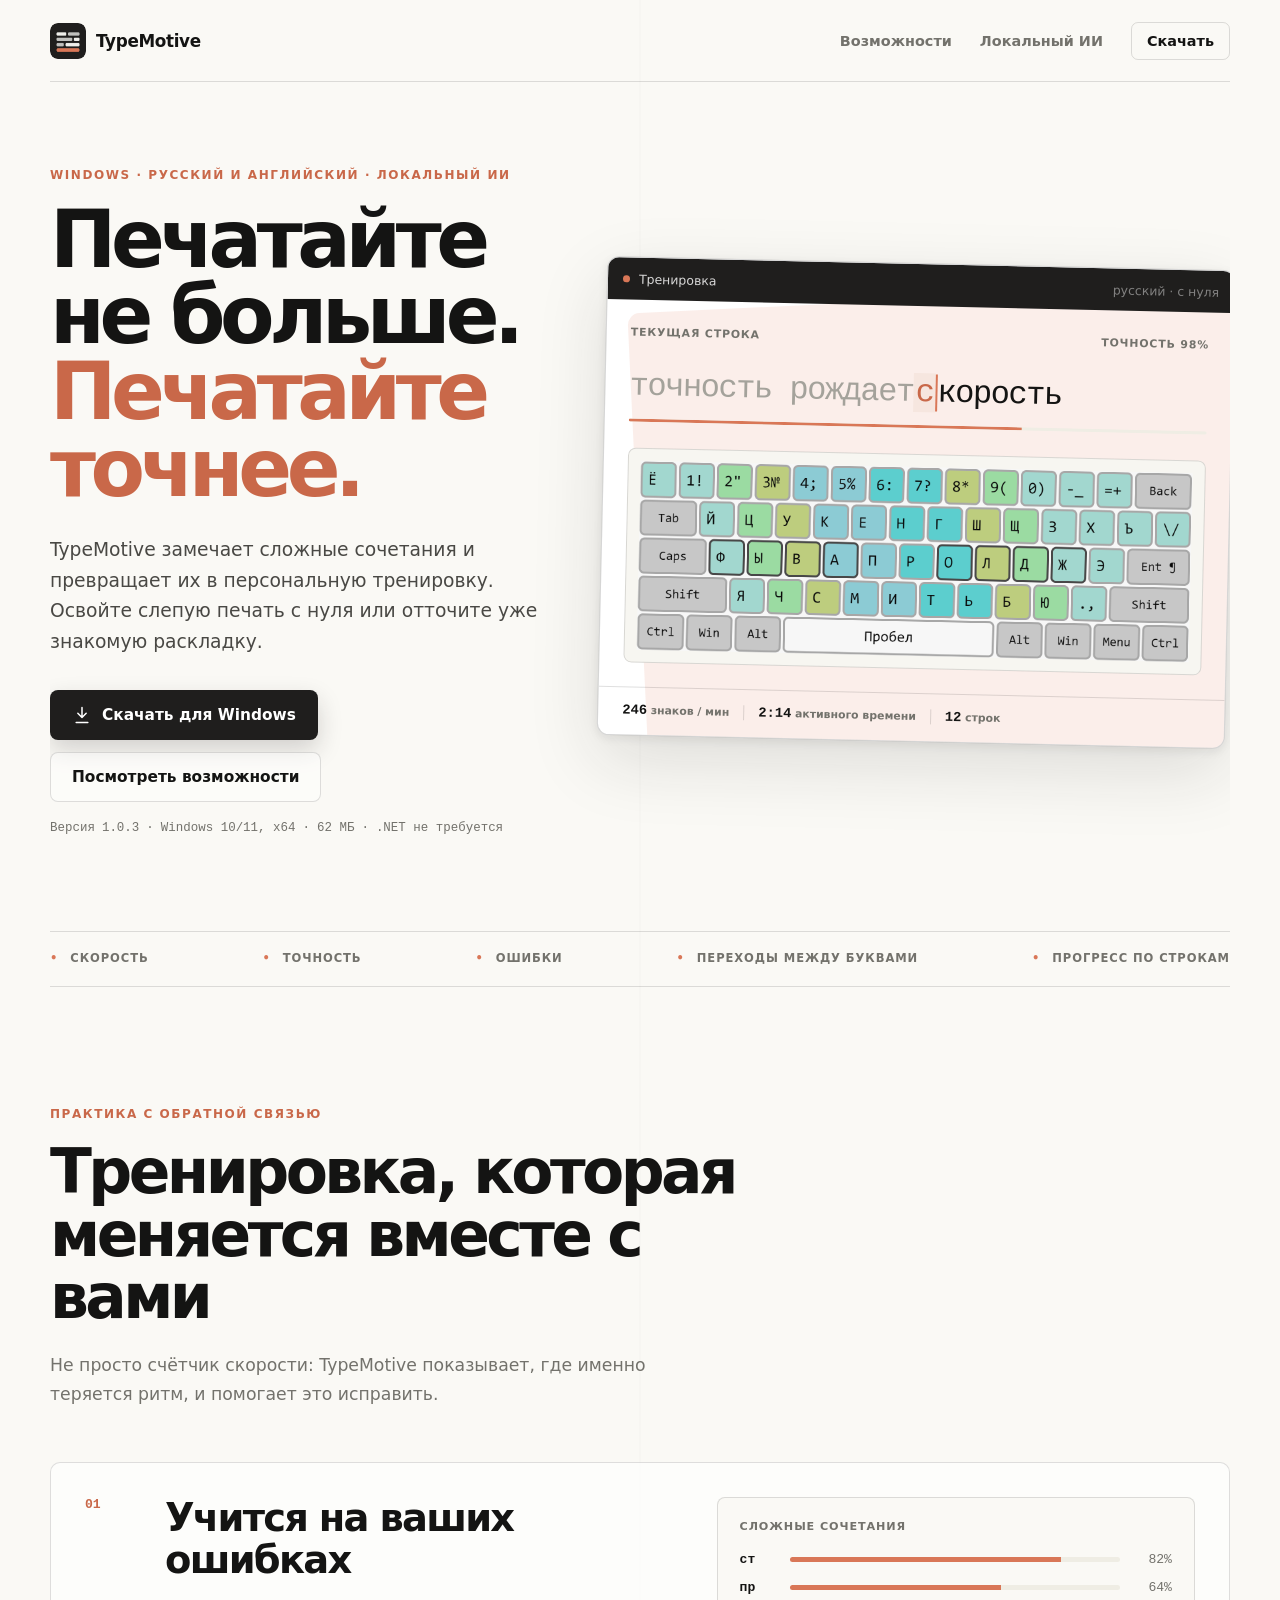
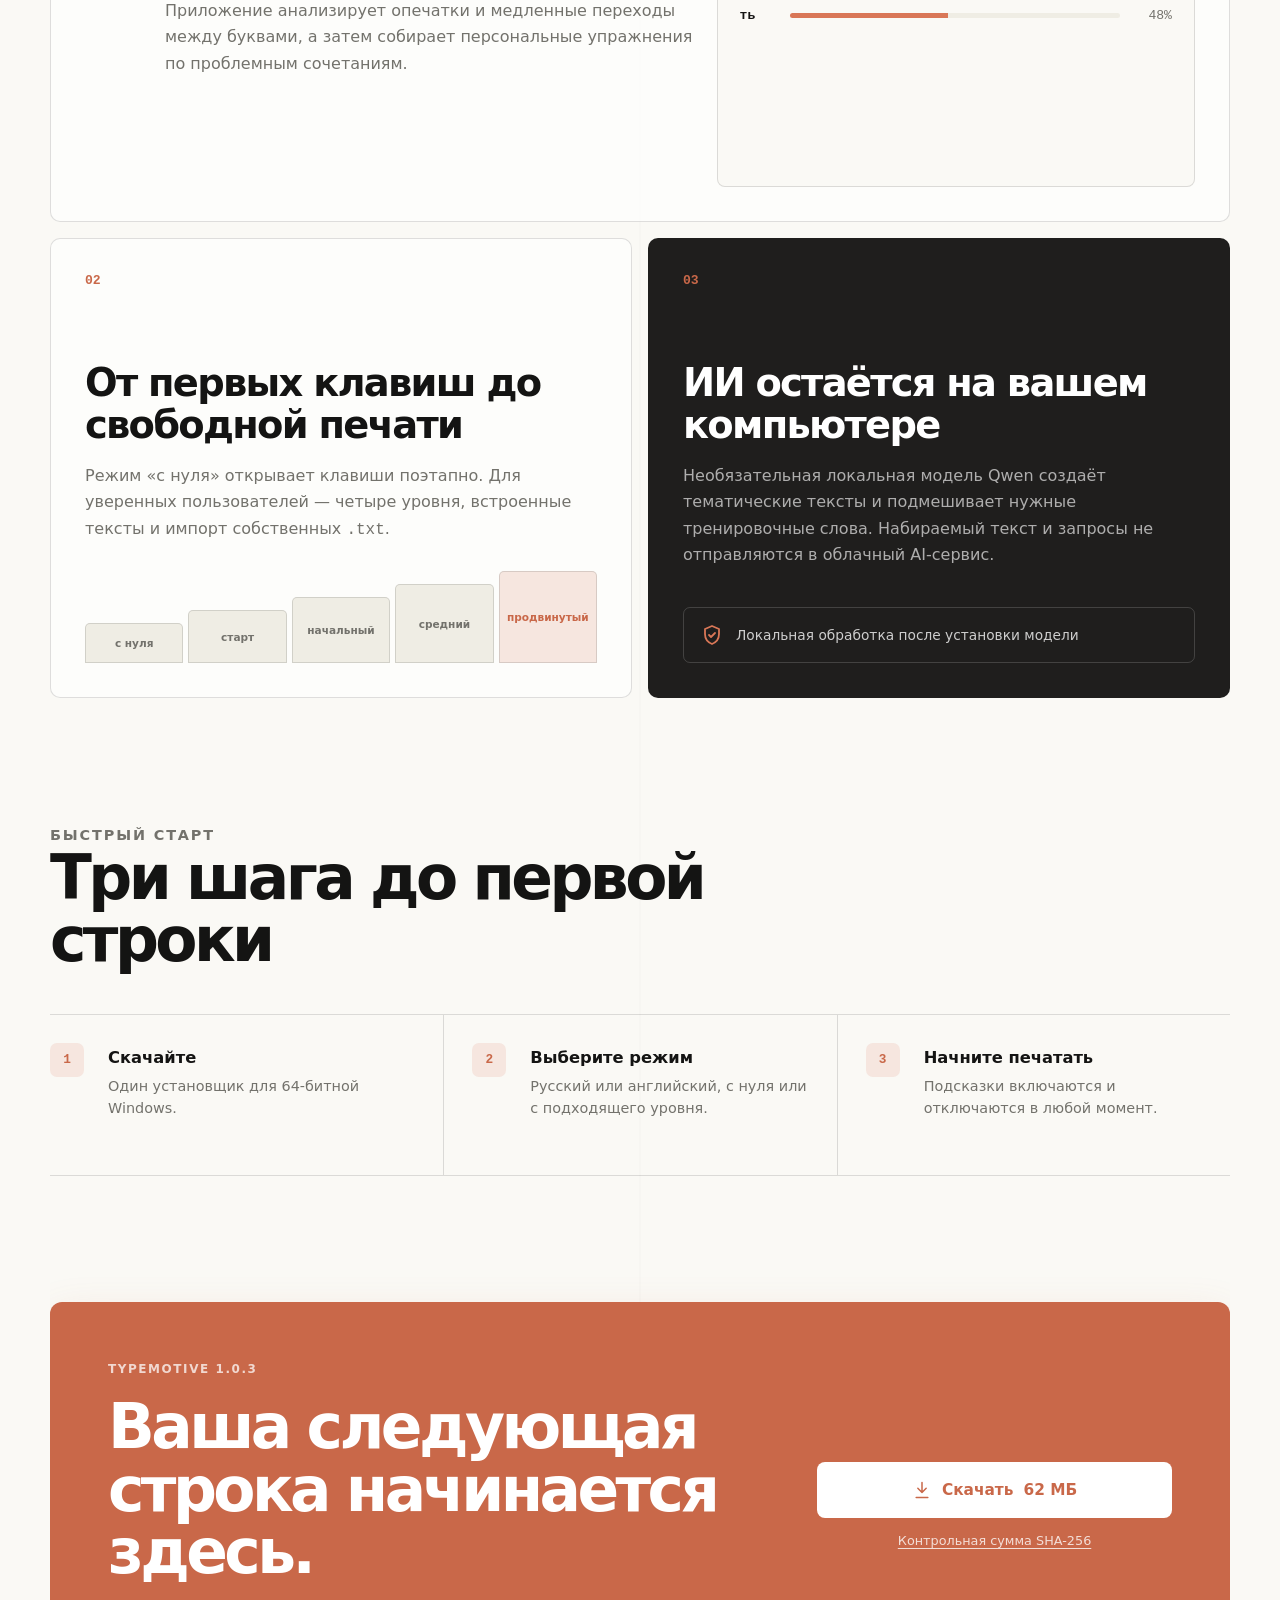
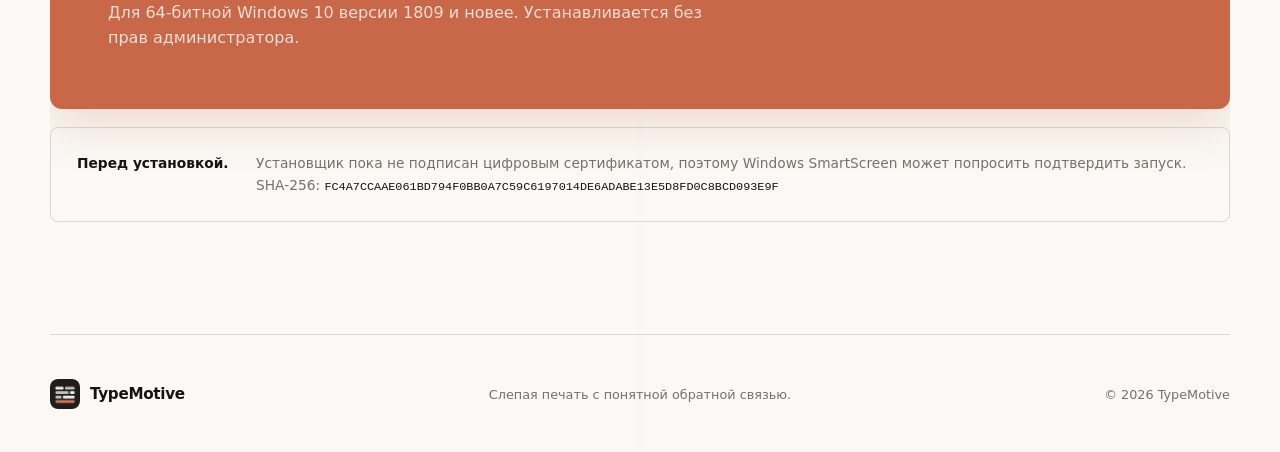
==== site/index.html @ 0c40211e "Initialize TypeMotive distribution [skip ci]" ====
<!doctype html>
<html lang="ru">
  <head>
    <meta charset="utf-8" />
    <meta name="viewport" content="width=device-width, initial-scale=1" />
    <meta
      name="description"
      content="TypeMotive — тренажёр слепой печати для Windows с персональными упражнениями, подробной статистикой и опциональным локальным ИИ."
    />
    <meta name="theme-color" content="#1f1e1d" />
    <title>TypeMotive — тренажёр слепой печати</title>
    <link rel="icon" href="./assets/typemotive.ico" sizes="any" />
    <link rel="stylesheet" href="./styles.css" />
    <script src="./app.js" defer></script>
  </head>
  <body>
    <a class="skip-link" href="#main">К содержанию</a>

    <header class="site-header">
      <a class="brand" href="#top" aria-label="TypeMotive — на главную">
        <img src="./assets/typemotive.ico" alt="" width="36" height="36" />
        <span>TypeMotive</span>
      </a>
      <nav aria-label="Основная навигация">
        <a href="#features">Возможности</a>
        <a href="#privacy">Локальный ИИ</a>
        <a class="nav-download" href="#download">Скачать</a>
      </nav>
    </header>

    <main id="main">
      <section class="hero" id="top" aria-labelledby="hero-title">
        <div class="hero-copy">
          <p class="eyebrow">Windows · русский и английский · локальный ИИ</p>
          <h1 id="hero-title">Печатайте не больше.<br /><span>Печатайте точнее.</span></h1>
          <p class="hero-lead">
            TypeMotive замечает сложные сочетания и превращает их в персональную
            тренировку. Освойте слепую печать с нуля или отточите уже знакомую раскладку.
          </p>
          <div class="hero-actions">
            <a class="button button-primary" data-download-link href="./download/TypeMotive-Setup-win-x64.exe" download>
              <svg aria-hidden="true" viewBox="0 0 24 24"><path d="M12 3v12m0 0 5-5m-5 5-5-5M5 21h14" /></svg>
              Скачать для Windows
            </a>
            <a class="button button-secondary" href="#features">Посмотреть возможности</a>
          </div>
          <p class="release-summary">
            Версия <span data-release-version>1.0.3</span>
            <span aria-hidden="true">·</span>
            Windows 10/11, x64
            <span aria-hidden="true">·</span>
            <span data-release-size>62 МБ</span>
            <span aria-hidden="true">·</span>
            .NET не требуется
          </p>
        </div>

        <div class="practice-card" aria-label="Пример тренировки TypeMotive">
          <div class="practice-toolbar">
            <span class="status-dot" aria-hidden="true"></span>
            <span>Тренировка</span>
            <span class="toolbar-mode">русский · с нуля</span>
          </div>
          <div class="practice-body">
            <div class="practice-meta">
              <span>ТЕКУЩАЯ СТРОКА</span>
              <span>точность 98%</span>
            </div>
            <p class="practice-line"><span>точность рождает</span><mark>с</mark><b>к</b>орость</p>
            <div class="progress-track" aria-hidden="true"><span></span></div>
            <figure class="keyboard-figure">
              <img src="./assets/keyboard-ru.png" alt="Экранная русская клавиатура с цветовой подсказкой для пальцев" />
            </figure>
          </div>
          <div class="practice-footer">
            <span><strong>246</strong> знаков / мин</span>
            <span><strong>2:14</strong> активного времени</span>
            <span><strong>12</strong> строк</span>
          </div>
        </div>
      </section>

      <section class="signal-strip" aria-label="Что измеряет TypeMotive">
        <span>скорость</span>
        <span>точность</span>
        <span>ошибки</span>
        <span>переходы между буквами</span>
        <span>прогресс по строкам</span>
      </section>

      <section class="features" id="features" aria-labelledby="features-title">
        <div class="section-heading">
          <p class="eyebrow">Практика с обратной связью</p>
          <h2 id="features-title">Тренировка, которая меняется вместе с вами</h2>
          <p>Не просто счётчик скорости: TypeMotive показывает, где именно теряется ритм, и помогает это исправить.</p>
        </div>

        <div class="feature-grid">
          <article class="feature feature-wide">
            <div class="feature-index">01</div>
            <div>
              <h3>Учится на ваших ошибках</h3>
              <p>
                Приложение анализирует опечатки и медленные переходы между буквами,
                а затем собирает персональные упражнения по проблемным сочетаниям.
              </p>
            </div>
            <div class="bigram-demo" aria-label="Пример анализа сочетаний">
              <span class="bigram-label">сложные сочетания</span>
              <div><b>ст</b><i style="--score: 82%"></i><em>82%</em></div>
              <div><b>пр</b><i style="--score: 64%"></i><em>64%</em></div>
              <div><b>ть</b><i style="--score: 48%"></i><em>48%</em></div>
            </div>
          </article>

          <article class="feature">
            <div class="feature-index">02</div>
            <h3>От первых клавиш до свободной печати</h3>
            <p>
              Режим «с нуля» открывает клавиши поэтапно. Для уверенных пользователей —
              четыре уровня, встроенные тексты и импорт собственных <code>.txt</code>.
            </p>
            <div class="level-ladder" aria-label="Уровни обучения">
              <span>с нуля</span><span>старт</span><span>начальный</span><span>средний</span><span>продвинутый</span>
            </div>
          </article>

          <article class="feature feature-dark" id="privacy">
            <div class="feature-index">03</div>
            <h3>ИИ остаётся на вашем компьютере</h3>
            <p>
              Необязательная локальная модель Qwen создаёт тематические тексты и
              подмешивает нужные тренировочные слова. Набираемый текст и запросы не
              отправляются в облачный AI-сервис.
            </p>
            <div class="privacy-badge">
              <svg aria-hidden="true" viewBox="0 0 24 24"><path d="M12 3 5 6v5c0 4.5 2.7 8.2 7 10 4.3-1.8 7-5.5 7-10V6l-7-3Z" /><path d="m9 12 2 2 4-4" /></svg>
              <span>Локальная обработка после установки модели</span>
            </div>
          </article>
        </div>
      </section>

      <section class="workflow" aria-labelledby="workflow-title">
        <div class="section-heading compact">
          <p class="eyebrow">Быстрый старт</p>
          <h2 id="workflow-title">Три шага до первой строки</h2>
        </div>
        <ol>
          <li><span>1</span><div><strong>Скачайте</strong><p>Один установщик для 64-битной Windows.</p></div></li>
          <li><span>2</span><div><strong>Выберите режим</strong><p>Русский или английский, с нуля или с подходящего уровня.</p></div></li>
          <li><span>3</span><div><strong>Начните печатать</strong><p>Подсказки включаются и отключаются в любой момент.</p></div></li>
        </ol>
      </section>

      <section class="download-panel" id="download" aria-labelledby="download-title">
        <div>
          <p class="eyebrow">TypeMotive <span data-release-version>1.0.3</span></p>
          <h2 id="download-title">Ваша следующая строка начинается здесь.</h2>
          <p>Для 64-битной Windows 10 версии 1809 и новее. Устанавливается без прав администратора.</p>
        </div>
        <div class="download-actions">
          <a class="button button-light" data-download-link href="./download/TypeMotive-Setup-win-x64.exe" download>
            <svg aria-hidden="true" viewBox="0 0 24 24"><path d="M12 3v12m0 0 5-5m-5 5-5-5M5 21h14" /></svg>
            Скачать <span data-release-size>62 МБ</span>
          </a>
          <a class="checksum-link" href="./download/SHA256SUMS.txt">Контрольная сумма SHA-256</a>
        </div>
      </section>

      <aside class="security-note" aria-label="Примечание об установщике">
        <strong>Перед установкой.</strong>
        <p>
          Установщик пока не подписан цифровым сертификатом, поэтому Windows SmartScreen
          может попросить подтвердить запуск. SHA-256:
          <code data-release-checksum>FC4A7CCAAE061BD794F0BB0A7C59C6197014DE6ADABE13E5D8FD0C8BCD093E9F</code>
        </p>
      </aside>
    </main>

    <footer>
      <a class="brand brand-footer" href="#top">
        <img src="./assets/typemotive.ico" alt="" width="30" height="30" />
        <span>TypeMotive</span>
      </a>
      <p>Слепая печать с понятной обратной связью.</p>
      <p>© <span data-current-year>2026</span> TypeMotive</p>
    </footer>
  </body>
</html>
---- site/styles.css ----
:root {
  color-scheme: light;
  --ink: #141413;
  --chrome: #1f1e1d;
  --paper: #faf9f5;
  --paper-deep: #efede4;
  --white: #ffffff;
  --muted: #73726c;
  --line: rgba(31, 30, 29, 0.14);
  --accent: #d97757;
  --accent-strong: #c96849;
  --accent-soft: #f6e6df;
  --shadow: 0 24px 70px rgba(31, 30, 29, 0.13), 0 3px 10px rgba(31, 30, 29, 0.08);
  font-family: "Segoe UI Variable Text", "Segoe UI", system-ui, sans-serif;
  background: var(--paper);
  color: var(--ink);
  font-synthesis: none;
  text-rendering: optimizeLegibility;
}

* {
  box-sizing: border-box;
}

html {
  scroll-behavior: smooth;
}

body {
  margin: 0;
  min-width: 320px;
  background:
    linear-gradient(90deg, transparent calc(50% - 1px), rgba(31, 30, 29, 0.028) 50%, transparent calc(50% + 1px)),
    var(--paper);
  color: var(--ink);
}

a {
  color: inherit;
}

img {
  display: block;
  max-width: 100%;
}

button,
a {
  -webkit-tap-highlight-color: transparent;
}

.skip-link {
  position: fixed;
  z-index: 100;
  top: 12px;
  left: 12px;
  transform: translateY(-160%);
  padding: 10px 14px;
  border-radius: 6px;
  background: var(--chrome);
  color: var(--white);
}

.skip-link:focus {
  transform: translateY(0);
}

.site-header,
main,
footer {
  width: min(1180px, calc(100% - 48px));
  margin-inline: auto;
}

.site-header {
  min-height: 82px;
  display: flex;
  align-items: center;
  justify-content: space-between;
  border-bottom: 1px solid var(--line);
}

.brand {
  display: inline-flex;
  align-items: center;
  gap: 10px;
  color: var(--ink);
  font-size: 1.05rem;
  font-weight: 700;
  letter-spacing: -0.02em;
  text-decoration: none;
}

.brand img {
  border-radius: 8px;
}

nav {
  display: flex;
  align-items: center;
  gap: 28px;
}

nav a {
  color: var(--muted);
  font-size: 0.9rem;
  font-weight: 600;
  text-decoration: none;
}

nav a:hover,
nav a:focus-visible {
  color: var(--ink);
}

nav .nav-download {
  padding: 10px 15px;
  border: 1px solid var(--line);
  border-radius: 7px;
  color: var(--ink);
}

main {
  overflow: clip;
}

.hero {
  min-height: 690px;
  padding: 84px 0 92px;
  display: grid;
  grid-template-columns: minmax(0, 0.88fr) minmax(500px, 1.12fr);
  align-items: center;
  gap: 58px;
}

.eyebrow {
  margin: 0 0 18px;
  color: var(--accent-strong);
  font-size: 0.75rem;
  font-weight: 750;
  letter-spacing: 0.13em;
  line-height: 1.5;
  text-transform: uppercase;
}

h1,
h2,
h3,
p {
  margin-top: 0;
}

h1 {
  max-width: 680px;
  margin-bottom: 28px;
  font-size: clamp(3.25rem, 6.2vw, 5.85rem);
  font-weight: 680;
  letter-spacing: -0.068em;
  line-height: 0.96;
}

h1 span {
  color: var(--accent-strong);
}

.hero-lead {
  max-width: 620px;
  margin-bottom: 32px;
  color: #494844;
  font-size: 1.17rem;
  line-height: 1.65;
}

.hero-actions {
  display: flex;
  align-items: center;
  flex-wrap: wrap;
  gap: 12px;
}

.button {
  min-height: 50px;
  display: inline-flex;
  align-items: center;
  justify-content: center;
  gap: 10px;
  padding: 0 21px;
  border: 1px solid transparent;
  border-radius: 8px;
  font-size: 0.96rem;
  font-weight: 700;
  text-decoration: none;
  transition: transform 160ms ease, background 160ms ease, border-color 160ms ease;
}

.button:hover {
  transform: translateY(-2px);
}

.button:focus-visible,
a:focus-visible {
  outline: 3px solid rgba(217, 119, 87, 0.38);
  outline-offset: 3px;
}

.button svg {
  width: 20px;
  fill: none;
  stroke: currentColor;
  stroke-linecap: round;
  stroke-linejoin: round;
  stroke-width: 1.8;
}

.button-primary {
  background: var(--chrome);
  color: var(--white);
  box-shadow: 0 10px 24px rgba(31, 30, 29, 0.18);
}

.button-primary:hover {
  background: #332f2c;
}

.button-secondary {
  border-color: var(--line);
  background: rgba(255, 255, 255, 0.45);
  color: var(--ink);
}

.button-secondary:hover {
  border-color: rgba(31, 30, 29, 0.25);
  background: var(--white);
}

.release-summary {
  margin: 17px 0 0;
  display: flex;
  flex-wrap: wrap;
  gap: 7px;
  color: var(--muted);
  font-size: 0.78rem;
  font-family: "Cascadia Mono", Consolas, monospace;
  line-height: 1.6;
}

.practice-card {
  position: relative;
  transform: rotate(1.3deg);
  border: 1px solid rgba(31, 30, 29, 0.18);
  border-radius: 12px;
  overflow: hidden;
  background: var(--white);
  box-shadow: var(--shadow);
}

.practice-card::before {
  content: "";
  position: absolute;
  z-index: -1;
  inset: 34px -28px -32px 36px;
  border-radius: 12px;
  background: var(--accent);
  opacity: 0.12;
  transform: rotate(-4deg);
}

.practice-toolbar {
  min-height: 42px;
  display: flex;
  align-items: center;
  gap: 9px;
  padding: 0 15px;
  background: var(--chrome);
  color: rgba(255, 255, 255, 0.82);
  font-size: 0.78rem;
}

.status-dot {
  width: 7px;
  height: 7px;
  border-radius: 50%;
  background: var(--accent);
}

.toolbar-mode {
  margin-left: auto;
  color: rgba(255, 255, 255, 0.44);
}

.practice-body {
  padding: 26px 24px 24px;
}

.practice-meta,
.practice-footer {
  display: flex;
  justify-content: space-between;
  gap: 14px;
  color: var(--muted);
  font-size: 0.68rem;
  font-weight: 700;
  letter-spacing: 0.08em;
  text-transform: uppercase;
}

.practice-line {
  margin: 29px 0 14px;
  font-family: "Cascadia Mono", Consolas, monospace;
  font-size: clamp(1.35rem, 2.5vw, 2rem);
  letter-spacing: -0.045em;
  white-space: nowrap;
}

.practice-line span {
  color: #a4a29b;
}

.practice-line mark {
  padding: 1px 2px;
  background: var(--accent-soft);
  color: var(--accent-strong);
}

.practice-line b {
  display: inline-block;
  border-left: 2px solid var(--accent);
  font-weight: 500;
  animation: caret 1.05s steps(1) infinite;
}

@keyframes caret {
  50% { border-color: transparent; }
}

.progress-track {
  height: 3px;
  margin-bottom: 26px;
  border-radius: 99px;
  overflow: hidden;
  background: var(--paper-deep);
}

.progress-track span {
  display: block;
  width: 68%;
  height: 100%;
  background: var(--accent);
}

.keyboard-figure {
  margin: 0;
  padding: 12px;
  border: 1px solid var(--line);
  border-radius: 8px;
  background: #f7f6f1;
}

.keyboard-figure img {
  width: 100%;
  height: auto;
  filter: saturate(0.72) contrast(0.94);
}

.practice-footer {
  justify-content: flex-start;
  padding: 15px 24px 17px;
  border-top: 1px solid var(--line);
  text-transform: none;
  letter-spacing: 0;
}

.practice-footer span + span {
  padding-left: 14px;
  border-left: 1px solid var(--line);
}

.practice-footer strong {
  color: var(--ink);
  font-family: "Cascadia Mono", Consolas, monospace;
  font-size: 0.86rem;
}

.signal-strip {
  display: flex;
  justify-content: space-between;
  gap: 18px;
  padding: 19px 0 21px;
  border-block: 1px solid var(--line);
  color: var(--muted);
  font-size: 0.72rem;
  font-weight: 750;
  letter-spacing: 0.08em;
  text-transform: uppercase;
}

.signal-strip span::before {
  content: "•";
  margin-right: 12px;
  color: var(--accent);
}

.features {
  padding: 118px 0 126px;
}

.section-heading {
  max-width: 730px;
  margin-bottom: 54px;
}

.section-heading h2,
.download-panel h2 {
  margin-bottom: 22px;
  font-size: clamp(2.45rem, 4.8vw, 4.55rem);
  font-weight: 650;
  letter-spacing: -0.058em;
  line-height: 1.02;
}

.section-heading > p:last-child {
  max-width: 640px;
  color: var(--muted);
  font-size: 1.08rem;
  line-height: 1.65;
}

.feature-grid {
  display: grid;
  grid-template-columns: 1fr 1fr;
  gap: 16px;
}

.feature {
  min-height: 430px;
  display: flex;
  flex-direction: column;
  padding: 34px;
  border: 1px solid var(--line);
  border-radius: 10px;
  background: rgba(255, 255, 255, 0.62);
}

.feature-wide {
  min-height: 360px;
  grid-column: 1 / -1;
  display: grid;
  grid-template-columns: 60px minmax(0, 1fr) minmax(300px, 0.9fr);
  align-items: start;
  gap: 20px;
}

.feature-index {
  margin-bottom: 74px;
  color: var(--accent-strong);
  font-family: "Cascadia Mono", Consolas, monospace;
  font-size: 0.82rem;
  font-weight: 700;
}

.feature h3 {
  max-width: 520px;
  margin-bottom: 18px;
  font-size: clamp(1.75rem, 3vw, 2.6rem);
  font-weight: 650;
  letter-spacing: -0.045em;
  line-height: 1.08;
}

.feature p {
  max-width: 560px;
  margin-bottom: 28px;
  color: var(--muted);
  font-size: 1rem;
  line-height: 1.65;
}

.bigram-demo {
  align-self: stretch;
  padding: 22px;
  border: 1px solid var(--line);
  border-radius: 8px;
  background: var(--paper);
}

.bigram-label {
  display: block;
  margin-bottom: 19px;
  color: var(--muted);
  font-size: 0.7rem;
  font-weight: 700;
  letter-spacing: 0.08em;
  text-transform: uppercase;
}

.bigram-demo div {
  display: grid;
  grid-template-columns: 38px 1fr 40px;
  align-items: center;
  gap: 12px;
  margin: 13px 0;
}

.bigram-demo b,
.bigram-demo em {
  font-family: "Cascadia Mono", Consolas, monospace;
  font-size: 0.82rem;
  font-style: normal;
}

.bigram-demo em {
  color: var(--muted);
  text-align: right;
}

.bigram-demo i {
  height: 5px;
  border-radius: 99px;
  background: linear-gradient(90deg, var(--accent) var(--score), var(--paper-deep) var(--score));
}

.level-ladder {
  margin-top: auto;
  display: flex;
  align-items: flex-end;
  gap: 5px;
}

.level-ladder span {
  flex: 1;
  min-height: 40px;
  display: grid;
  place-items: center;
  padding: 9px 5px;
  border: 1px solid var(--line);
  border-radius: 5px 5px 0 0;
  background: var(--paper-deep);
  color: var(--muted);
  font-size: 0.66rem;
  font-weight: 650;
  text-align: center;
}

.level-ladder span:nth-child(2) { min-height: 53px; }
.level-ladder span:nth-child(3) { min-height: 66px; }
.level-ladder span:nth-child(4) { min-height: 79px; }
.level-ladder span:nth-child(5) { min-height: 92px; background: var(--accent-soft); color: var(--accent-strong); }

.feature-dark {
  background: var(--chrome);
  color: var(--white);
}

.feature-dark p {
  color: rgba(255, 255, 255, 0.64);
}

.privacy-badge {
  margin-top: auto;
  display: flex;
  align-items: center;
  gap: 12px;
  padding: 15px 16px;
  border: 1px solid rgba(255, 255, 255, 0.16);
  border-radius: 7px;
  color: rgba(255, 255, 255, 0.78);
  font-size: 0.86rem;
}

.privacy-badge svg {
  width: 24px;
  flex: 0 0 auto;
  fill: none;
  stroke: var(--accent);
  stroke-linecap: round;
  stroke-linejoin: round;
  stroke-width: 1.8;
}

.workflow {
  padding: 0 0 126px;
}

.section-heading.compact {
  margin-bottom: 42px;
}

.workflow ol {
  margin: 0;
  padding: 0;
  display: grid;
  grid-template-columns: repeat(3, 1fr);
  list-style: none;
  border-block: 1px solid var(--line);
}

.workflow li {
  min-height: 160px;
  display: grid;
  grid-template-columns: 42px 1fr;
  gap: 16px;
  padding: 28px 28px 28px 0;
}

.workflow li + li {
  padding-left: 28px;
  border-left: 1px solid var(--line);
}

.workflow li > span {
  width: 34px;
  height: 34px;
  display: grid;
  place-items: center;
  border-radius: 7px;
  background: var(--accent-soft);
  color: var(--accent-strong);
  font-family: "Cascadia Mono", Consolas, monospace;
  font-size: 0.8rem;
  font-weight: 700;
}

.workflow strong {
  display: block;
  margin: 5px 0 8px;
  font-size: 1.02rem;
}

.workflow p {
  margin: 0;
  color: var(--muted);
  font-size: 0.9rem;
  line-height: 1.55;
}

.download-panel {
  min-height: 350px;
  display: grid;
  grid-template-columns: minmax(0, 1.3fr) minmax(280px, 0.7fr);
  align-items: center;
  gap: 50px;
  padding: 58px;
  border-radius: 12px;
  background: var(--accent-strong);
  color: var(--white);
  box-shadow: 0 18px 45px rgba(201, 104, 73, 0.2);
}

.download-panel .eyebrow {
  color: rgba(255, 255, 255, 0.74);
}

.download-panel h2 {
  max-width: 760px;
  margin-bottom: 16px;
}

.download-panel p:last-child {
  max-width: 620px;
  margin-bottom: 0;
  color: rgba(255, 255, 255, 0.78);
  font-size: 1rem;
  line-height: 1.6;
}

.download-actions {
  display: flex;
  flex-direction: column;
  align-items: stretch;
  gap: 15px;
}

.button-light {
  min-height: 56px;
  background: var(--white);
  color: var(--accent-strong);
}

.button-light:hover {
  background: var(--paper);
}

.checksum-link {
  align-self: center;
  color: rgba(255, 255, 255, 0.78);
  font-size: 0.8rem;
  text-underline-offset: 3px;
}

.security-note {
  margin: 18px 0 112px;
  display: grid;
  grid-template-columns: 155px 1fr;
  gap: 24px;
  padding: 24px 26px;
  border: 1px solid var(--line);
  border-radius: 8px;
  color: var(--muted);
  font-size: 0.86rem;
  line-height: 1.6;
}

.security-note strong {
  color: var(--ink);
}

.security-note p {
  margin: 0;
}

.security-note code {
  overflow-wrap: anywhere;
  color: var(--ink);
  font-family: "Cascadia Mono", Consolas, monospace;
  font-size: 0.74rem;
}

footer {
  min-height: 120px;
  display: grid;
  grid-template-columns: 1fr auto 1fr;
  align-items: center;
  gap: 20px;
  border-top: 1px solid var(--line);
  color: var(--muted);
  font-size: 0.8rem;
}

footer p {
  margin: 0;
}

footer p:last-child {
  justify-self: end;
}

.brand-footer {
  font-size: 0.95rem;
}

@media (max-width: 980px) {
  .hero {
    grid-template-columns: 1fr;
    gap: 54px;
  }

  .hero-copy {
    max-width: 780px;
  }

  .practice-card {
    width: min(760px, 94%);
    margin-inline: auto;
  }

  .feature-wide {
    grid-template-columns: 48px 1fr;
  }

  .bigram-demo {
    grid-column: 2;
  }

  .download-panel {
    grid-template-columns: 1fr;
  }

  .download-actions {
    max-width: 360px;
  }
}

@media (max-width: 720px) {
  .site-header,
  main,
  footer {
    width: min(100% - 30px, 1180px);
  }

  .site-header {
    min-height: 72px;
  }

  nav a:not(.nav-download) {
    display: none;
  }

  .hero {
    min-height: 0;
    padding: 64px 0 74px;
  }

  h1 {
    font-size: clamp(3rem, 15vw, 4.6rem);
  }

  .practice-card {
    width: 100%;
    transform: none;
  }

  .practice-body {
    padding: 22px 16px 18px;
  }

  .practice-line {
    overflow: hidden;
    font-size: clamp(1.15rem, 5.4vw, 1.65rem);
  }

  .practice-footer {
    overflow-x: auto;
    padding-inline: 16px;
    white-space: nowrap;
  }

  .signal-strip {
    justify-content: flex-start;
    overflow-x: auto;
    scrollbar-width: none;
    white-space: nowrap;
  }

  .signal-strip::-webkit-scrollbar {
    display: none;
  }

  .features {
    padding: 86px 0 92px;
  }

  .feature-grid {
    grid-template-columns: 1fr;
  }

  .feature-wide {
    grid-column: auto;
    grid-template-columns: 1fr;
  }

  .feature,
  .feature-wide {
    min-height: 0;
    padding: 27px;
  }

  .feature-index {
    margin-bottom: 44px;
  }

  .feature-wide .bigram-demo {
    grid-column: auto;
  }

  .level-ladder {
    margin-top: 30px;
    overflow-x: auto;
    align-items: flex-end;
  }

  .level-ladder span {
    min-width: 82px;
  }

  .workflow {
    padding-bottom: 90px;
  }

  .workflow ol {
    grid-template-columns: 1fr;
  }

  .workflow li,
  .workflow li + li {
    min-height: 0;
    padding: 24px 0;
    border-left: 0;
  }

  .workflow li + li {
    border-top: 1px solid var(--line);
  }

  .download-panel {
    min-height: 0;
    gap: 34px;
    padding: 34px 26px;
  }

  .security-note {
    grid-template-columns: 1fr;
    gap: 7px;
    margin-bottom: 78px;
  }

  footer {
    min-height: 160px;
    grid-template-columns: 1fr;
    align-content: center;
    gap: 8px;
  }

  footer p:last-child {
    justify-self: start;
  }
}

@media (prefers-reduced-motion: reduce) {
  html {
    scroll-behavior: auto;
  }

  *,
  *::before,
  *::after {
    animation-duration: 0.01ms !important;
    animation-iteration-count: 1 !important;
    transition-duration: 0.01ms !important;
  }
}
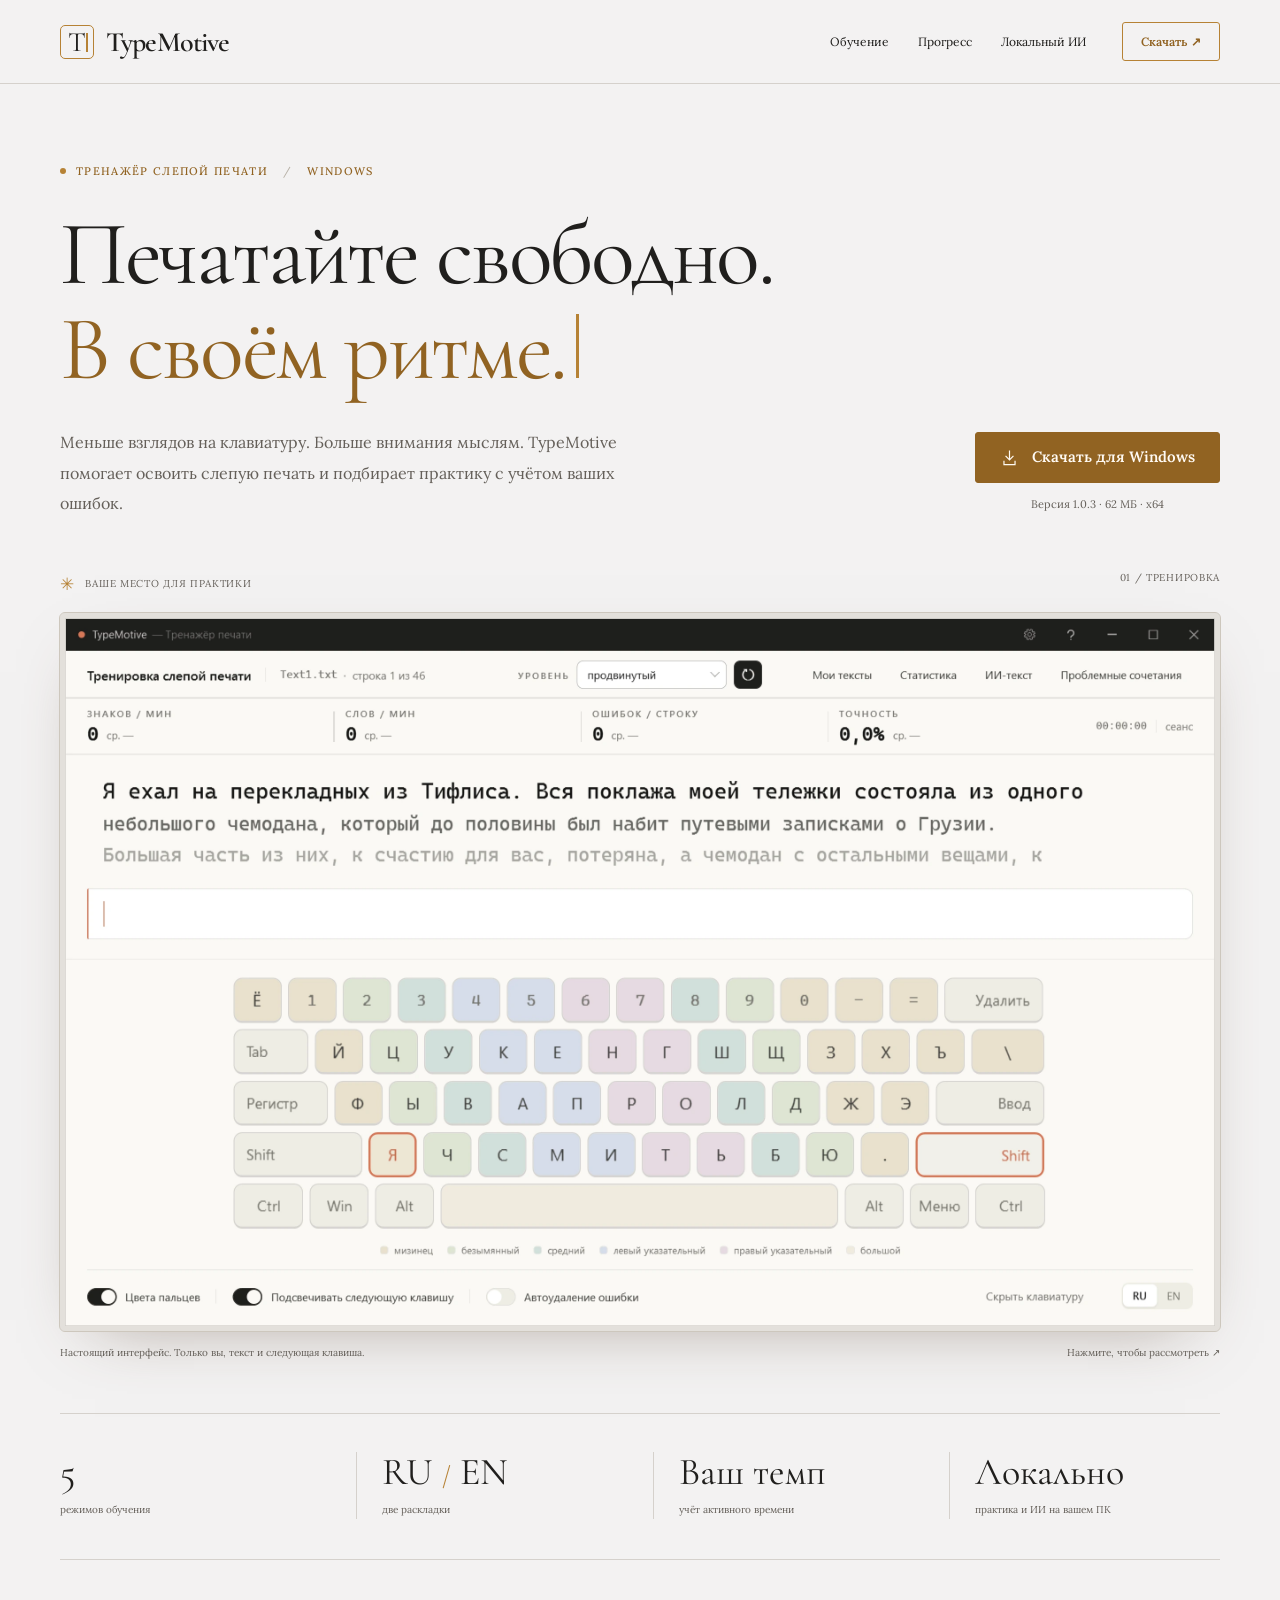
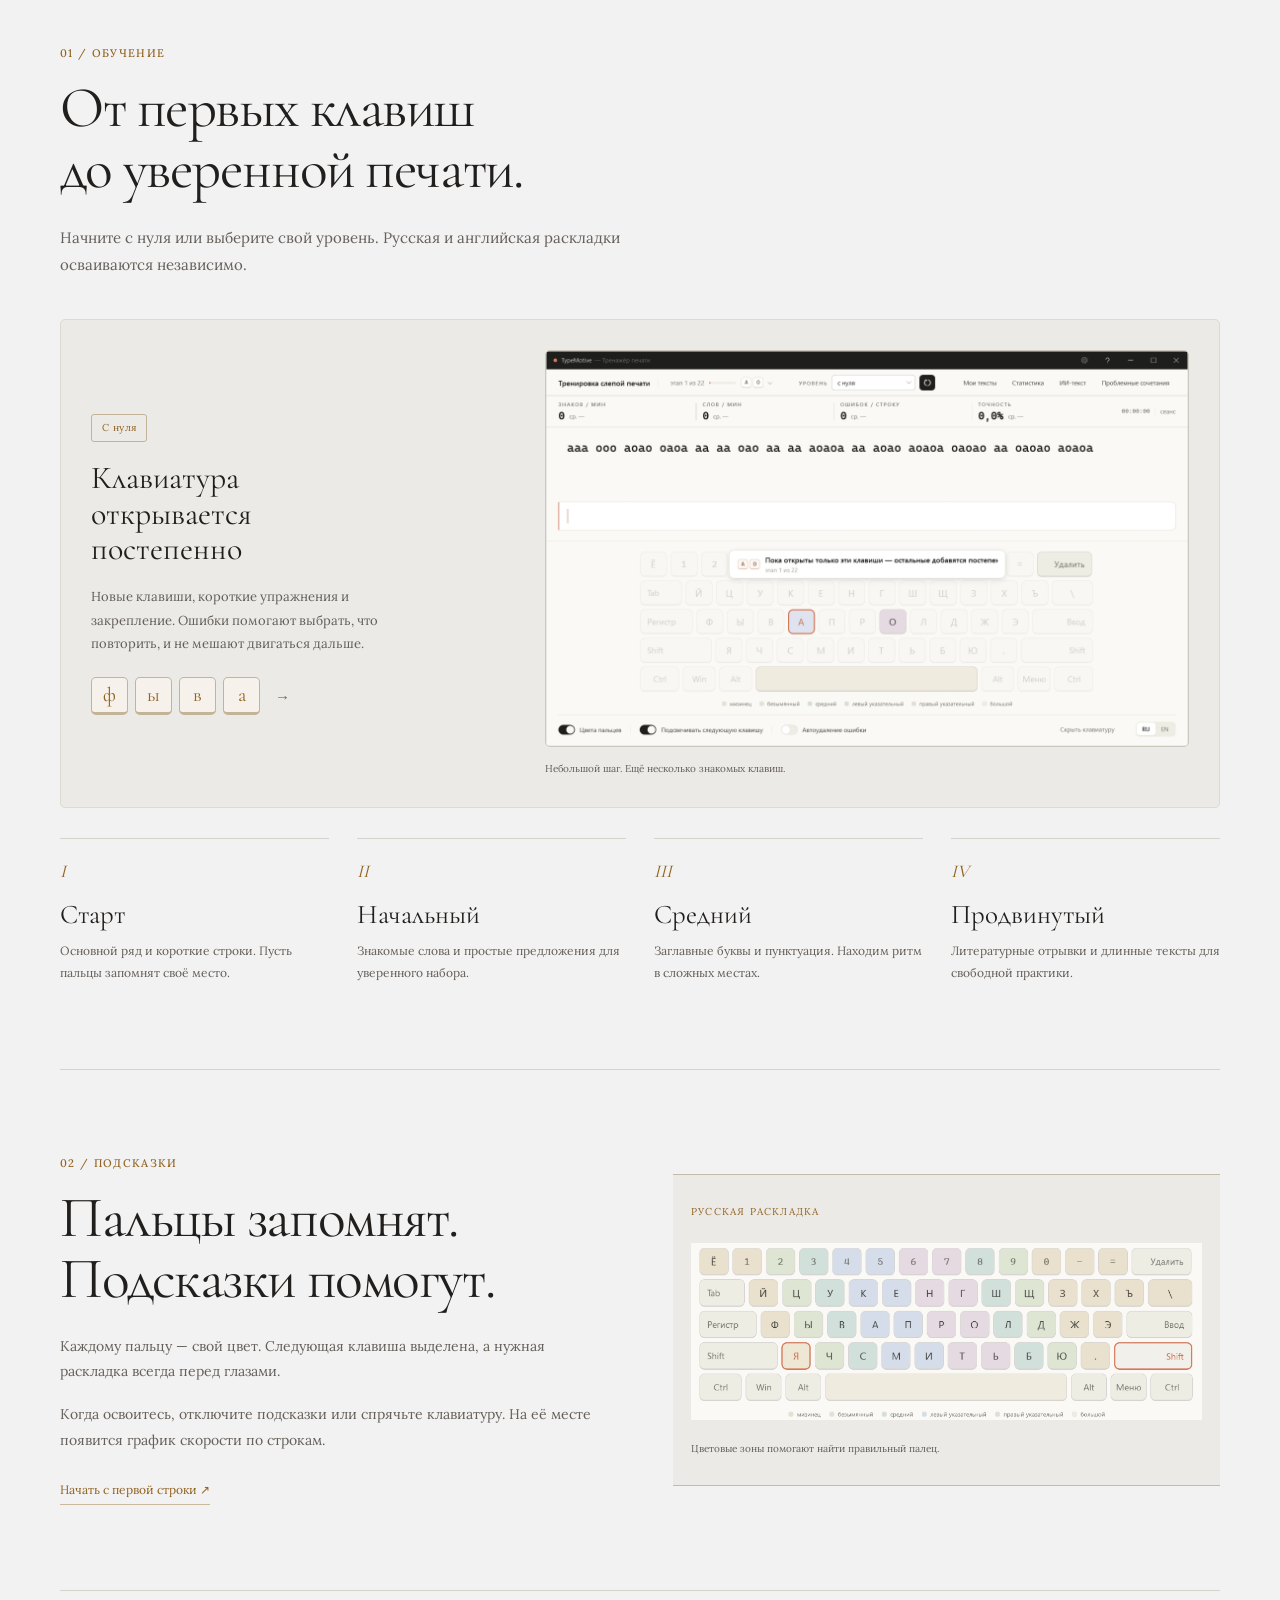
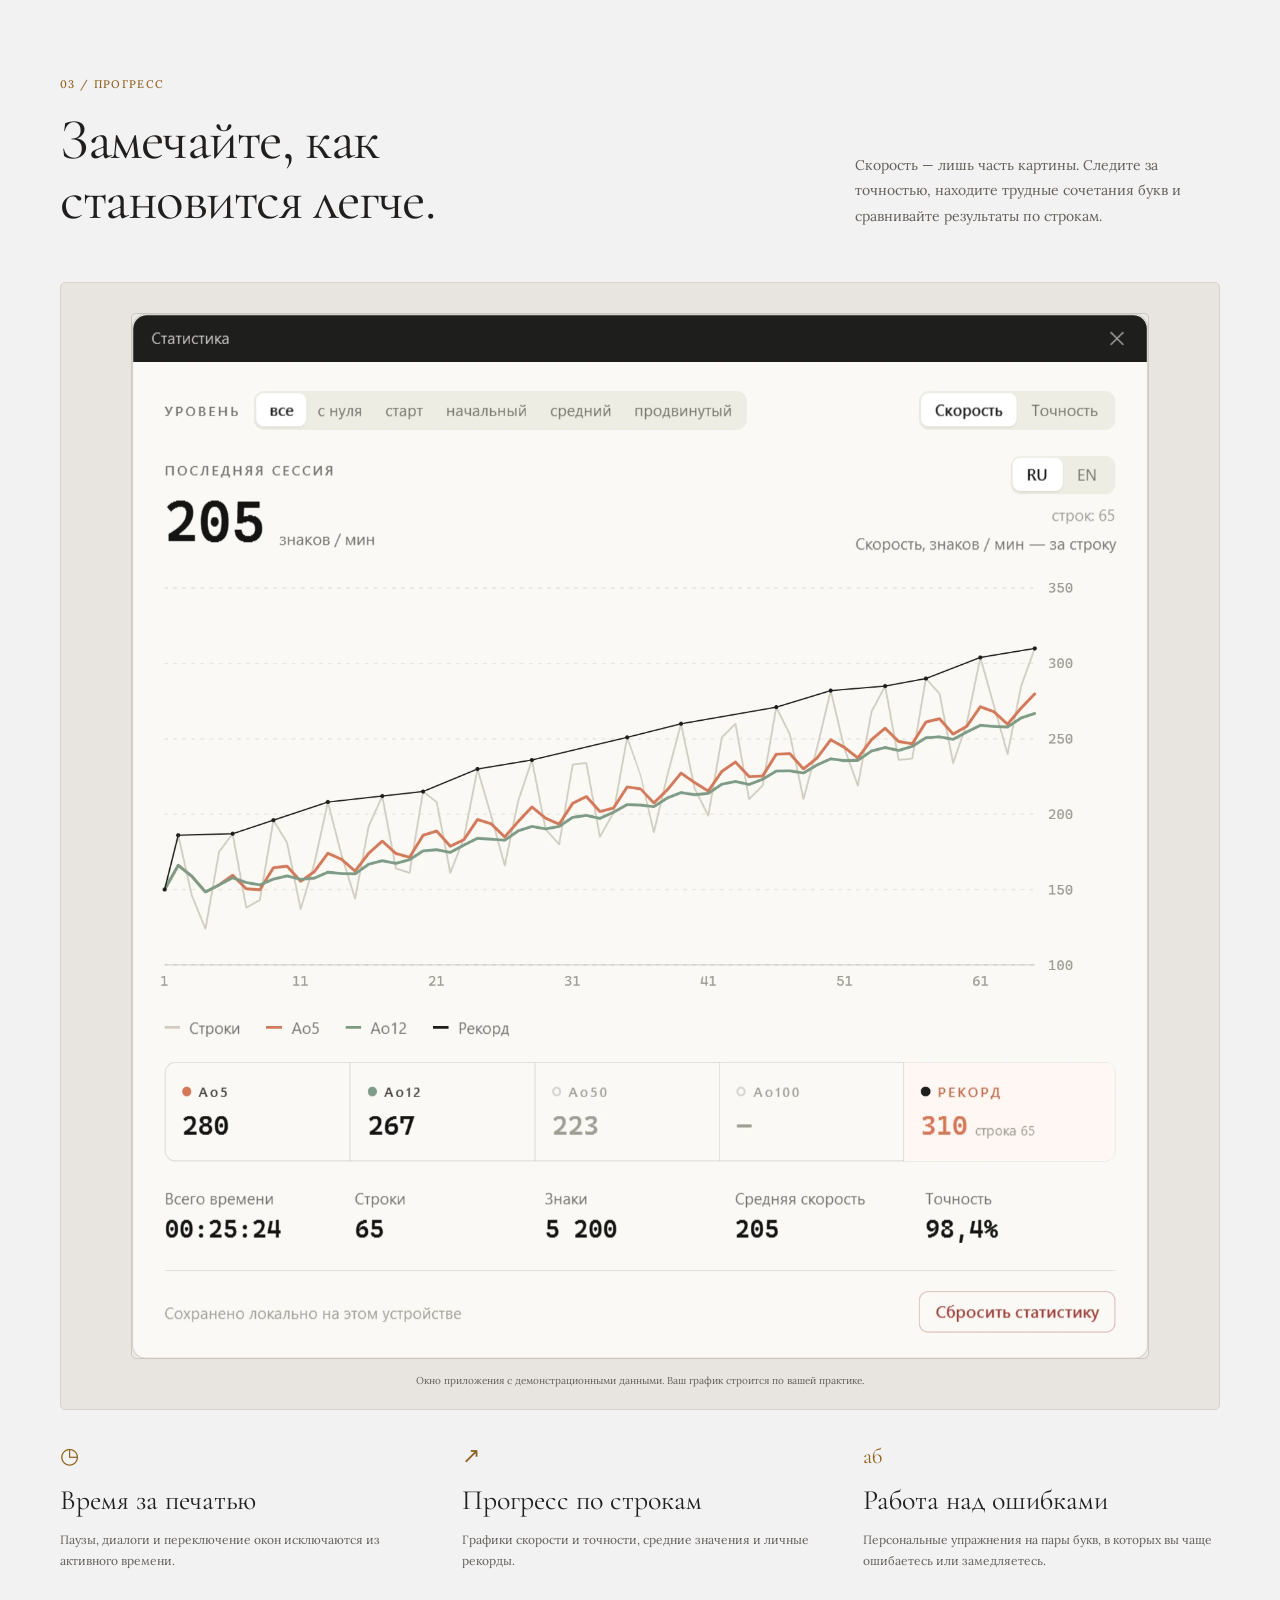
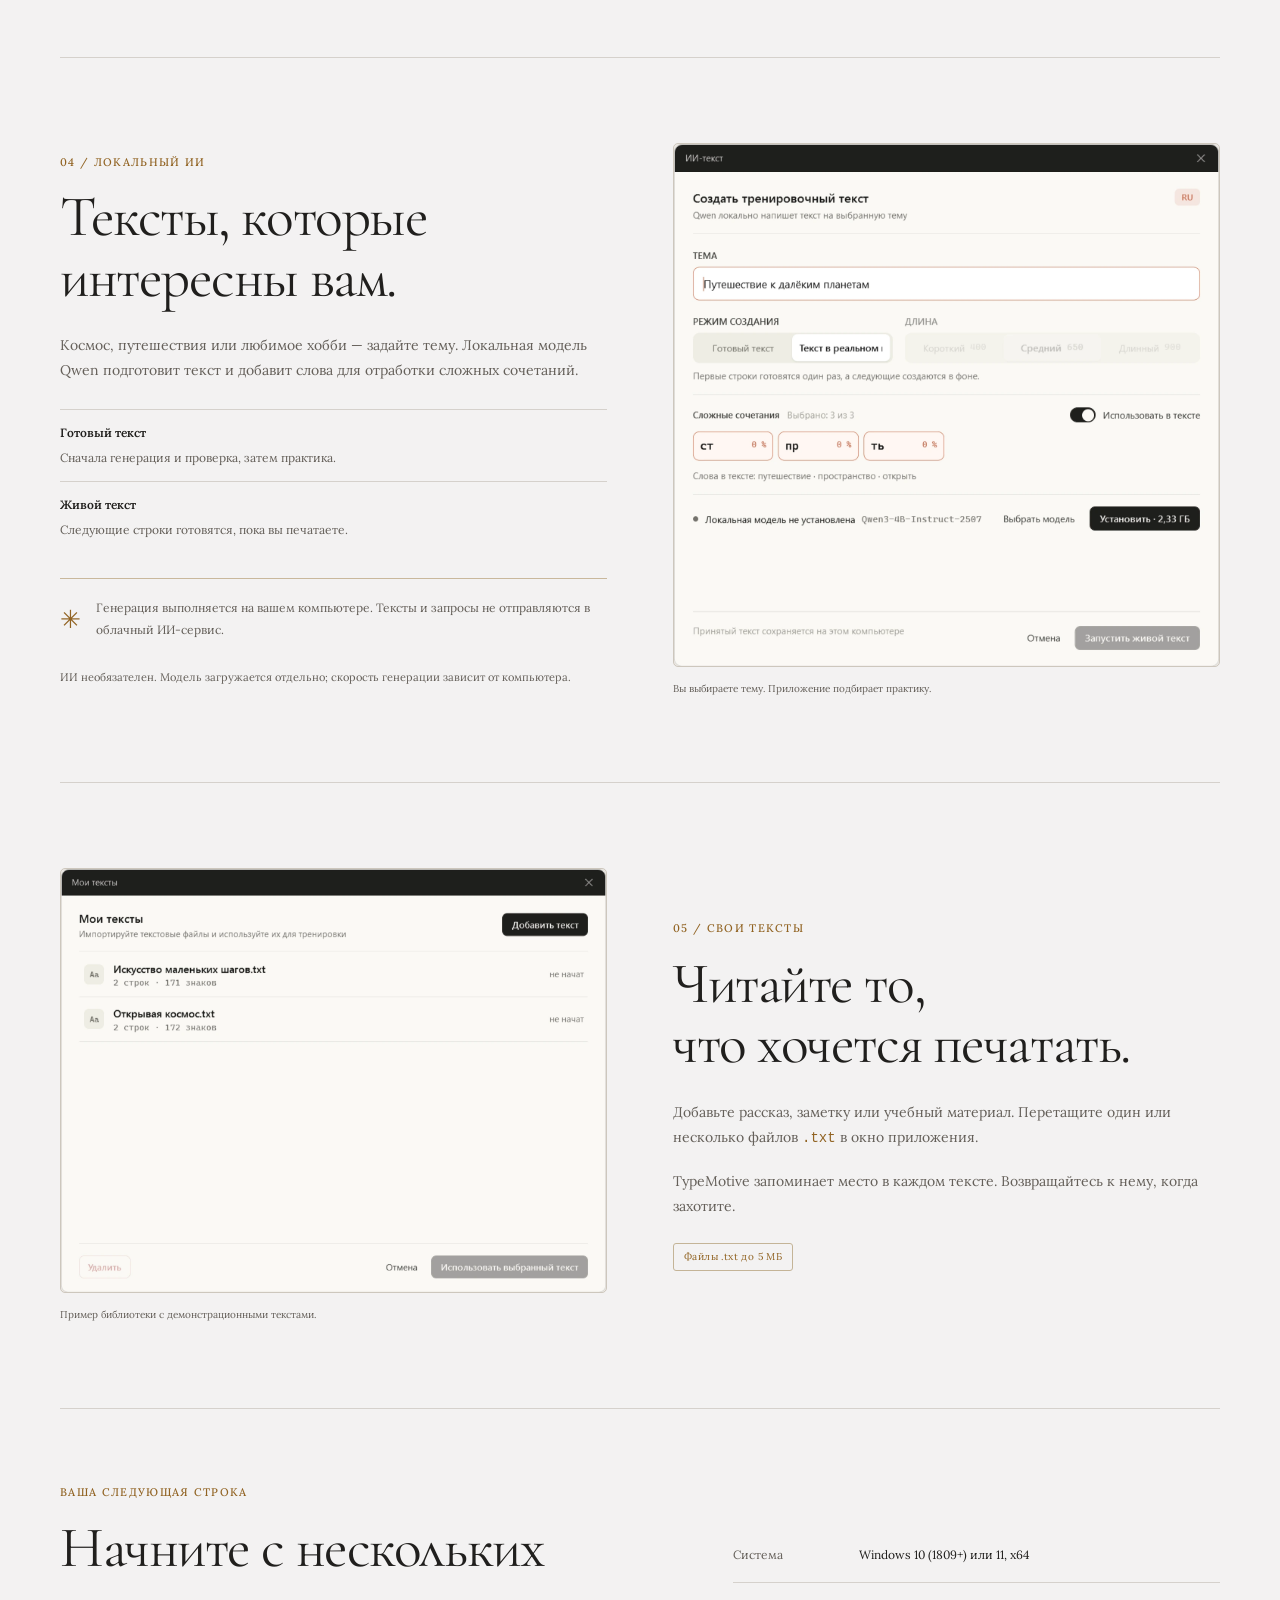
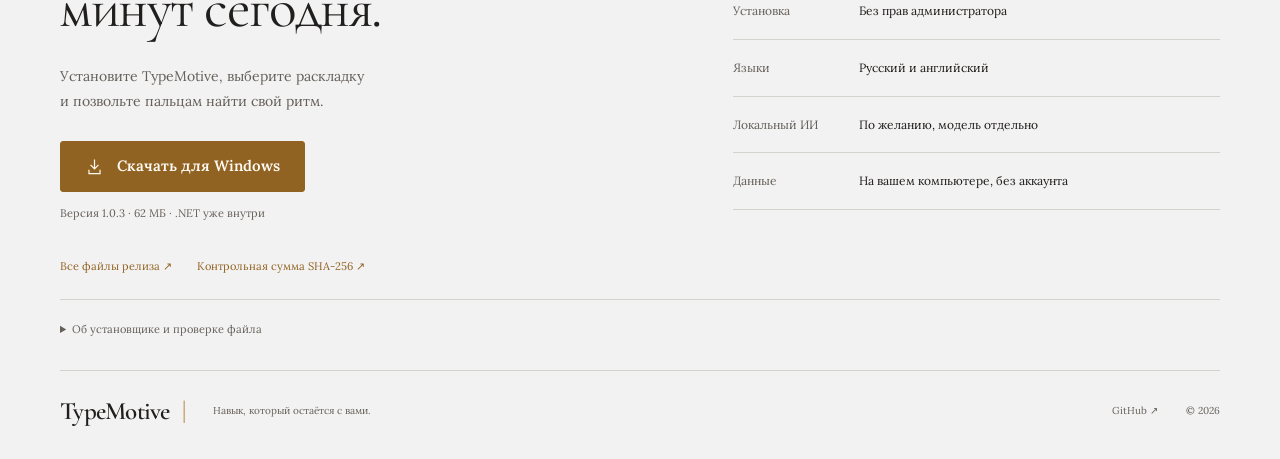
==== commit a6563d4e: "Redesign download site with application screenshots and enable Pages" ====
--- a/site/index.html
+++ b/site/index.html
@@ -1,190 +1,11 @@
-<!doctype html>
-<html lang="ru">
-  <head>
-    <meta charset="utf-8" />
-    <meta name="viewport" content="width=device-width, initial-scale=1" />
-    <meta
-      name="description"
-      content="TypeMotive — тренажёр слепой печати для Windows с персональными упражнениями, подробной статистикой и опциональным локальным ИИ."
-    />
-    <meta name="theme-color" content="#1f1e1d" />
-    <title>TypeMotive — тренажёр слепой печати</title>
-    <link rel="icon" href="./assets/typemotive.ico" sizes="any" />
-    <link rel="stylesheet" href="./styles.css" />
-    <script src="./app.js" defer></script>
-  </head>
-  <body>
-    <a class="skip-link" href="#main">К содержанию</a>
-
-    <header class="site-header">
-      <a class="brand" href="#top" aria-label="TypeMotive — на главную">
-        <img src="./assets/typemotive.ico" alt="" width="36" height="36" />
-        <span>TypeMotive</span>
-      </a>
-      <nav aria-label="Основная навигация">
-        <a href="#features">Возможности</a>
-        <a href="#privacy">Локальный ИИ</a>
-        <a class="nav-download" href="#download">Скачать</a>
-      </nav>
-    </header>
-
-    <main id="main">
-      <section class="hero" id="top" aria-labelledby="hero-title">
-        <div class="hero-copy">
-          <p class="eyebrow">Windows · русский и английский · локальный ИИ</p>
-          <h1 id="hero-title">Печатайте не больше.<br /><span>Печатайте точнее.</span></h1>
-          <p class="hero-lead">
-            TypeMotive замечает сложные сочетания и превращает их в персональную
-            тренировку. Освойте слепую печать с нуля или отточите уже знакомую раскладку.
-          </p>
-          <div class="hero-actions">
-            <a class="button button-primary" data-download-link href="./download/TypeMotive-Setup-win-x64.exe" download>
-              <svg aria-hidden="true" viewBox="0 0 24 24"><path d="M12 3v12m0 0 5-5m-5 5-5-5M5 21h14" /></svg>
-              Скачать для Windows
-            </a>
-            <a class="button button-secondary" href="#features">Посмотреть возможности</a>
-          </div>
-          <p class="release-summary">
-            Версия <span data-release-version>1.0.3</span>
-            <span aria-hidden="true">·</span>
-            Windows 10/11, x64
-            <span aria-hidden="true">·</span>
-            <span data-release-size>62 МБ</span>
-            <span aria-hidden="true">·</span>
-            .NET не требуется
-          </p>
-        </div>
-
-        <div class="practice-card" aria-label="Пример тренировки TypeMotive">
-          <div class="practice-toolbar">
-            <span class="status-dot" aria-hidden="true"></span>
-            <span>Тренировка</span>
-            <span class="toolbar-mode">русский · с нуля</span>
-          </div>
-          <div class="practice-body">
-            <div class="practice-meta">
-              <span>ТЕКУЩАЯ СТРОКА</span>
-              <span>точность 98%</span>
-            </div>
-            <p class="practice-line"><span>точность рождает</span><mark>с</mark><b>к</b>орость</p>
-            <div class="progress-track" aria-hidden="true"><span></span></div>
-            <figure class="keyboard-figure">
-              <img src="./assets/keyboard-ru.png" alt="Экранная русская клавиатура с цветовой подсказкой для пальцев" />
-            </figure>
-          </div>
-          <div class="practice-footer">
-            <span><strong>246</strong> знаков / мин</span>
-            <span><strong>2:14</strong> активного времени</span>
-            <span><strong>12</strong> строк</span>
-          </div>
-        </div>
-      </section>
-
-      <section class="signal-strip" aria-label="Что измеряет TypeMotive">
-        <span>скорость</span>
-        <span>точность</span>
-        <span>ошибки</span>
-        <span>переходы между буквами</span>
-        <span>прогресс по строкам</span>
-      </section>
-
-      <section class="features" id="features" aria-labelledby="features-title">
-        <div class="section-heading">
-          <p class="eyebrow">Практика с обратной связью</p>
-          <h2 id="features-title">Тренировка, которая меняется вместе с вами</h2>
-          <p>Не просто счётчик скорости: TypeMotive показывает, где именно теряется ритм, и помогает это исправить.</p>
-        </div>
-
-        <div class="feature-grid">
-          <article class="feature feature-wide">
-            <div class="feature-index">01</div>
-            <div>
-              <h3>Учится на ваших ошибках</h3>
-              <p>
-                Приложение анализирует опечатки и медленные переходы между буквами,
-                а затем собирает персональные упражнения по проблемным сочетаниям.
-              </p>
-            </div>
-            <div class="bigram-demo" aria-label="Пример анализа сочетаний">
-              <span class="bigram-label">сложные сочетания</span>
-              <div><b>ст</b><i style="--score: 82%"></i><em>82%</em></div>
-              <div><b>пр</b><i style="--score: 64%"></i><em>64%</em></div>
-              <div><b>ть</b><i style="--score: 48%"></i><em>48%</em></div>
-            </div>
-          </article>
-
-          <article class="feature">
-            <div class="feature-index">02</div>
-            <h3>От первых клавиш до свободной печати</h3>
-            <p>
-              Режим «с нуля» открывает клавиши поэтапно. Для уверенных пользователей —
-              четыре уровня, встроенные тексты и импорт собственных <code>.txt</code>.
-            </p>
-            <div class="level-ladder" aria-label="Уровни обучения">
-              <span>с нуля</span><span>старт</span><span>начальный</span><span>средний</span><span>продвинутый</span>
-            </div>
-          </article>
-
-          <article class="feature feature-dark" id="privacy">
-            <div class="feature-index">03</div>
-            <h3>ИИ остаётся на вашем компьютере</h3>
-            <p>
-              Необязательная локальная модель Qwen создаёт тематические тексты и
-              подмешивает нужные тренировочные слова. Набираемый текст и запросы не
-              отправляются в облачный AI-сервис.
-            </p>
-            <div class="privacy-badge">
-              <svg aria-hidden="true" viewBox="0 0 24 24"><path d="M12 3 5 6v5c0 4.5 2.7 8.2 7 10 4.3-1.8 7-5.5 7-10V6l-7-3Z" /><path d="m9 12 2 2 4-4" /></svg>
-              <span>Локальная обработка после установки модели</span>
-            </div>
-          </article>
-        </div>
-      </section>
-
-      <section class="workflow" aria-labelledby="workflow-title">
-        <div class="section-heading compact">
-          <p class="eyebrow">Быстрый старт</p>
-          <h2 id="workflow-title">Три шага до первой строки</h2>
-        </div>
-        <ol>
-          <li><span>1</span><div><strong>Скачайте</strong><p>Один установщик для 64-битной Windows.</p></div></li>
-          <li><span>2</span><div><strong>Выберите режим</strong><p>Русский или английский, с нуля или с подходящего уровня.</p></div></li>
-          <li><span>3</span><div><strong>Начните печатать</strong><p>Подсказки включаются и отключаются в любой момент.</p></div></li>
-        </ol>
-      </section>
-
-      <section class="download-panel" id="download" aria-labelledby="download-title">
-        <div>
-          <p class="eyebrow">TypeMotive <span data-release-version>1.0.3</span></p>
-          <h2 id="download-title">Ваша следующая строка начинается здесь.</h2>
-          <p>Для 64-битной Windows 10 версии 1809 и новее. Устанавливается без прав администратора.</p>
-        </div>
-        <div class="download-actions">
-          <a class="button button-light" data-download-link href="./download/TypeMotive-Setup-win-x64.exe" download>
-            <svg aria-hidden="true" viewBox="0 0 24 24"><path d="M12 3v12m0 0 5-5m-5 5-5-5M5 21h14" /></svg>
-            Скачать <span data-release-size>62 МБ</span>
-          </a>
-          <a class="checksum-link" href="./download/SHA256SUMS.txt">Контрольная сумма SHA-256</a>
-        </div>
-      </section>
-
-      <aside class="security-note" aria-label="Примечание об установщике">
-        <strong>Перед установкой.</strong>
-        <p>
-          Установщик пока не подписан цифровым сертификатом, поэтому Windows SmartScreen
-          может попросить подтвердить запуск. SHA-256:
-          <code data-release-checksum>FC4A7CCAAE061BD794F0BB0A7C59C6197014DE6ADABE13E5D8FD0C8BCD093E9F</code>
-        </p>
-      </aside>
-    </main>
-
-    <footer>
-      <a class="brand brand-footer" href="#top">
-        <img src="./assets/typemotive.ico" alt="" width="30" height="30" />
-        <span>TypeMotive</span>
-      </a>
-      <p>Слепая печать с понятной обратной связью.</p>
-      <p>© <span data-current-year>2026</span> TypeMotive</p>
-    </footer>
-  </body>
-</html>
+<!doctype html><html lang="ru"><head><meta charset="utf-8"><meta name="viewport" content="width=device-width, initial-scale=1"><title>TypeMotive — печатайте свободно, в своём ритме</title><meta name="description" content="Тренажёр слепой печати для Windows: русский и английский, обучение с нуля, статистика и персональные тексты с локальным ИИ. Скачайте TypeMotive."><meta name="theme-color" content="#f3f2f2"><meta property="og:type" content="website"><meta property="og:title" content="TypeMotive — печатайте свободно"><meta property="og:description" content="Слепая печать с вниманием к вашим ошибкам. Для Windows, на русском и английском."><meta property="og:url" content="https://mole88.github.io/TypeMotive/"><meta property="og:image" content="https://mole88.github.io/TypeMotive/assets/screenshots/practice.png"><link rel="canonical" href="https://mole88.github.io/TypeMotive/"><link rel="icon" href="./assets/typemotive.ico"><link rel="stylesheet" href="./fonts.css"><link rel="stylesheet" href="./styles.css"><script src="./app.js" defer></script></head>
+<body id="top"><a class="skip" href="#main">Перейти к содержанию</a><header><nav class="wrap nav" aria-label="Основная навигация"><a class="brand" href="#top"><span class="mark" aria-hidden="true">T<i></i></span>TypeMotive</a><div class="nav-links"><a href="#practice">Обучение</a><a href="#progress">Прогресс</a><a href="#ai">Локальный ИИ</a></div><a class="button small-button" href="#download">Скачать ↗</a></nav></header>
+<main id="main" class="wrap"><section class="hero" aria-labelledby="hero-title"><p class="eyebrow"><span class="dot"></span>Тренажёр слепой печати <span class="separator">/</span> Windows</p><h1 id="hero-title">Печатайте свободно.<br><span>В своём ритме.</span><i class="caret" aria-hidden="true"></i></h1><div class="hero-bottom"><p class="hero-description">Меньше взглядов на клавиатуру. Больше внимания мыслям. TypeMotive помогает освоить слепую печать и подбирает практику с учётом ваших ошибок.</p><div class="hero-actions"><a class="button primary" data-download-link href="./download/TypeMotive-Setup-win-x64.exe" download><svg viewBox="0 0 24 24" aria-hidden="true"><path d="M12 3v12m-5-5 5 5 5-5M5 16v5h14v-5"/></svg>Скачать для Windows</a><p class="small">Версия <span data-release-version>1.0.3</span> · <span data-release-size>62 МБ</span> · x64</p></div></div><div class="figure-heading"><span><b aria-hidden="true">✳</b> Ваше место для практики</span><span>01 / Тренировка</span></div><figure class="hero-shot"><a class="screenshot" href="./assets/screenshots/practice.png" data-lightbox><img src="./assets/screenshots/practice.webp" width="2600" height="1600" alt="Окно TypeMotive: выбор уровня, показатели печати, тренировочный текст и клавиатура с цветами пальцев" fetchpriority="high"></a><figcaption>Настоящий интерфейс. Только вы, текст и следующая клавиша. <span>Нажмите, чтобы рассмотреть ↗</span></figcaption></figure></section>
+<div class="facts" aria-label="Коротко о приложении"><div><strong>5</strong><span>режимов обучения</span></div><div><strong>RU <em>/</em> EN</strong><span>две раскладки</span></div><div><strong>Ваш темп</strong><span>учёт активного времени</span></div><div><strong>Локально</strong><span>практика и ИИ на вашем ПК</span></div></div>
+<section class="section" id="practice"><div class="section-heading"><p class="eyebrow">01 / Обучение</p><h2>От первых клавиш<br>до уверенной печати.</h2><p>Начните с нуля или выберите свой уровень. Русская и английская раскладки осваиваются независимо.</p></div><div class="scratch-layout"><div><span class="pill">С нуля</span><h3>Клавиатура открывается постепенно</h3><p>Новые клавиши, короткие упражнения и закрепление. Ошибки помогают выбрать, что повторить, и не мешают двигаться дальше.</p><div class="keycaps" aria-hidden="true"><kbd>ф</kbd><kbd>ы</kbd><kbd>в</kbd><kbd>а</kbd><span>→</span></div></div><figure class=""><a class="screenshot" href="./assets/screenshots/scratch.png" data-lightbox><img src="./assets/screenshots/scratch.webp" width="2600" height="1600" alt="Режим «С нуля»: упражнение на первые клавиши и подсветка на экранной клавиатуре" loading="lazy"></a><figcaption>Небольшой шаг. Ещё несколько знакомых клавиш.</figcaption></figure></div><ol class="levels"><li><span>I</span><h3>Старт</h3><p>Основной ряд и короткие строки. Пусть пальцы запомнят своё место.</p></li><li><span>II</span><h3>Начальный</h3><p>Знакомые слова и простые предложения для уверенного набора.</p></li><li><span>III</span><h3>Средний</h3><p>Заглавные буквы и пунктуация. Находим ритм в сложных местах.</p></li><li><span>IV</span><h3>Продвинутый</h3><p>Литературные отрывки и длинные тексты для свободной практики.</p></li></ol></section>
+<section class="section split" id="keyboard"><div><p class="eyebrow">02 / Подсказки</p><h2>Пальцы запомнят.<br>Подсказки помогут.</h2><p>Каждому пальцу — свой цвет. Следующая клавиша выделена, а нужная раскладка всегда перед глазами.</p><p>Когда освоитесь, отключите подсказки или спрячьте клавиатуру. На её месте появится график скорости по строкам.</p><a class="text-link" href="#download">Начать с первой строки ↗</a></div><figure class="keyboard-plate"><span class="figure-label">РУССКАЯ РАСКЛАДКА</span><img src="./assets/screenshots/keyboard.webp" width="1900" height="655" alt="Фрагмент интерфейса: русская клавиатура с цветовой разметкой зон для пальцев" loading="lazy"><figcaption>Цветовые зоны помогают найти правильный палец.</figcaption></figure></section>
+<section class="section" id="progress"><div class="heading-row"><div><p class="eyebrow">03 / Прогресс</p><h2>Замечайте, как<br>становится легче.</h2></div><p>Скорость — лишь часть картины. Следите за точностью, находите трудные сочетания букв и сравнивайте результаты по строкам.</p></div><figure class="wide-plate"><a class="screenshot" href="./assets/screenshots/statistics.png" data-lightbox><img src="./assets/screenshots/statistics.webp" width="1560" height="1604" alt="Окно статистики TypeMotive с графиком скорости, средними значениями, рекордами и итогами тренировок" loading="lazy"></a><figcaption>Окно приложения с демонстрационными данными. Ваш график строится по вашей практике.</figcaption></figure><div class="progress-notes"><article><span aria-hidden="true">◷</span><h3>Время за печатью</h3><p>Паузы, диалоги и переключение окон исключаются из активного времени.</p></article><article><span aria-hidden="true">↗</span><h3>Прогресс по строкам</h3><p>Графики скорости и точности, средние значения и личные рекорды.</p></article><article><span aria-hidden="true">аб</span><h3>Работа над ошибками</h3><p>Персональные упражнения на пары букв, в которых вы чаще ошибаетесь или замедляетесь.</p></article></div></section>
+<section class="section split" id="ai"><div><p class="eyebrow">04 / Локальный ИИ</p><h2>Тексты, которые<br>интересны вам.</h2><p>Космос, путешествия или любимое хобби — задайте тему. Локальная модель Qwen подготовит текст и добавит слова для отработки сложных сочетаний.</p><ul class="plain-list"><li><strong>Готовый текст</strong><span>Сначала генерация и проверка, затем практика.</span></li><li><strong>Живой текст</strong><span>Следующие строки готовятся, пока вы печатаете.</span></li></ul><div class="local-note"><span aria-hidden="true">✳</span><p>Генерация выполняется на вашем компьютере. Тексты и запросы не отправляются в облачный ИИ-сервис.</p></div><p class="small">ИИ необязателен. Модель загружается отдельно; скорость генерации зависит от компьютера.</p></div><figure class=""><a class="screenshot" href="./assets/screenshots/ai.png" data-lightbox><img src="./assets/screenshots/ai.webp" width="1440" height="1380" alt="Диалог локального ИИ: тема текста, режим генерации, длина и сочетания букв для тренировки" loading="lazy"></a><figcaption>Вы выбираете тему. Приложение подбирает практику.</figcaption></figure></section>
+<section class="section split texts-section" id="texts"><figure class=""><a class="screenshot" href="./assets/screenshots/texts.png" data-lightbox><img src="./assets/screenshots/texts.webp" width="1520" height="1180" alt="Окно «Мои тексты» со списком двух демонстрационных текстов и прогрессом" loading="lazy"></a><figcaption>Пример библиотеки с демонстрационными текстами.</figcaption></figure><div><p class="eyebrow">05 / Свои тексты</p><h2>Читайте то,<br>что хочется печатать.</h2><p>Добавьте рассказ, заметку или учебный материал. Перетащите один или несколько файлов <code>.txt</code> в окно приложения.</p><p>TypeMotive запоминает место в каждом тексте. Возвращайтесь к нему, когда захотите.</p><span class="pill">Файлы .txt до 5 МБ</span></div></section>
+<section class="download-section" id="download"><div><p class="eyebrow">Ваша следующая строка</p><h2>Начните с нескольких<br>минут сегодня.</h2><p>Установите TypeMotive, выберите раскладку<br> и позвольте пальцам найти свой ритм.</p><a class="button primary" data-download-link href="./download/TypeMotive-Setup-win-x64.exe" download><svg viewBox="0 0 24 24" aria-hidden="true"><path d="M12 3v12m-5-5 5 5 5-5M5 16v5h14v-5"/></svg>Скачать для Windows</a><p class="small">Версия <span data-release-version>1.0.3</span> · <span data-release-size>62 МБ</span> · .NET уже внутри</p></div><dl class="requirements"><div><dt>Система</dt><dd>Windows 10 (1809+) или 11, x64</dd></div><div><dt>Установка</dt><dd>Без прав администратора</dd></div><div><dt>Языки</dt><dd>Русский и английский</dd></div><div><dt>Локальный ИИ</dt><dd>По желанию, модель отдельно</dd></div><div><dt>Данные</dt><dd>На вашем компьютере, без аккаунта</dd></div></dl></section><div class="release-links"><a href="https://github.com/mole88/TypeMotive/releases/latest">Все файлы релиза ↗</a><a href="./download/SHA256SUMS.txt">Контрольная сумма SHA-256 ↗</a></div><details class="install-note"><summary>Об установщике и проверке файла</summary><p>Установщик пока не подписан цифровым сертификатом, поэтому Windows SmartScreen может показать предупреждение. Для проверки скачанного файла используйте контрольную сумму SHA-256:</p><code data-release-checksum>FC4A7CCAAE061BD794F0BB0A7C59C6197014DE6ADABE13E5D8FD0C8BCD093E9F</code></details></main>
+<footer class="footer wrap"><a class="brand" href="#top">TypeMotive<span aria-hidden="true">|</span></a><p>Навык, который остаётся с вами.</p><a href="https://github.com/mole88/TypeMotive">GitHub ↗</a><span>© <span data-current-year>2026</span></span></footer><dialog class="lightbox" aria-label="Увеличенный скриншот приложения"><button type="button" aria-label="Закрыть скриншот">Закрыть ×</button><img alt=""><p></p></dialog></body></html>
--- a/site/fonts.css
+++ b/site/fonts.css
@@ -0,0 +1,4 @@
+@font-face{font-family:'Cormorant Garamond';font-style:normal;font-weight:400 700;font-display:swap;src:url('./assets/fonts/cormorant-cyrillic.woff2') format('woff2');unicode-range:U+0301,U+0400-045F,U+0490-0491,U+04B0-04B1,U+2116;}
+@font-face{font-family:'Cormorant Garamond';font-style:normal;font-weight:400 700;font-display:swap;src:url('./assets/fonts/cormorant-latin.woff2') format('woff2');unicode-range:U+0000-00FF,U+2000-206F;}
+@font-face{font-family:'Lora';font-style:normal;font-weight:400 700;font-display:swap;src:url('./assets/fonts/lora-cyrillic.woff2') format('woff2');unicode-range:U+0301,U+0400-045F,U+0490-0491,U+04B0-04B1,U+2116;}
+@font-face{font-family:'Lora';font-style:normal;font-weight:400 700;font-display:swap;src:url('./assets/fonts/lora-latin.woff2') format('woff2');unicode-range:U+0000-00FF,U+2000-206F;}
--- a/site/styles.css
+++ b/site/styles.css
@@ -1,920 +1,205 @@
-:root {
-  color-scheme: light;
-  --ink: #141413;
-  --chrome: #1f1e1d;
-  --paper: #faf9f5;
-  --paper-deep: #efede4;
-  --white: #ffffff;
-  --muted: #73726c;
-  --line: rgba(31, 30, 29, 0.14);
-  --accent: #d97757;
-  --accent-strong: #c96849;
-  --accent-soft: #f6e6df;
-  --shadow: 0 24px 70px rgba(31, 30, 29, 0.13), 0 3px 10px rgba(31, 30, 29, 0.08);
-  font-family: "Segoe UI Variable Text", "Segoe UI", system-ui, sans-serif;
-  background: var(--paper);
-  color: var(--ink);
-  font-synthesis: none;
-  text-rendering: optimizeLegibility;
-}
-
-* {
-  box-sizing: border-box;
-}
-
-html {
-  scroll-behavior: smooth;
-}
-
-body {
-  margin: 0;
-  min-width: 320px;
-  background:
-    linear-gradient(90deg, transparent calc(50% - 1px), rgba(31, 30, 29, 0.028) 50%, transparent calc(50% + 1px)),
-    var(--paper);
-  color: var(--ink);
-}
-
-a {
-  color: inherit;
-}
-
-img {
-  display: block;
-  max-width: 100%;
-}
-
-button,
-a {
-  -webkit-tap-highlight-color: transparent;
-}
-
-.skip-link {
-  position: fixed;
-  z-index: 100;
-  top: 12px;
-  left: 12px;
-  transform: translateY(-160%);
-  padding: 10px 14px;
-  border-radius: 6px;
-  background: var(--chrome);
-  color: var(--white);
-}
-
-.skip-link:focus {
-  transform: translateY(0);
-}
-
-.site-header,
-main,
-footer {
-  width: min(1180px, calc(100% - 48px));
-  margin-inline: auto;
-}
-
-.site-header {
-  min-height: 82px;
-  display: flex;
-  align-items: center;
-  justify-content: space-between;
-  border-bottom: 1px solid var(--line);
-}
-
-.brand {
-  display: inline-flex;
-  align-items: center;
-  gap: 10px;
-  color: var(--ink);
-  font-size: 1.05rem;
-  font-weight: 700;
-  letter-spacing: -0.02em;
-  text-decoration: none;
-}
-
-.brand img {
-  border-radius: 8px;
-}
-
-nav {
-  display: flex;
-  align-items: center;
-  gap: 28px;
-}
-
-nav a {
-  color: var(--muted);
-  font-size: 0.9rem;
-  font-weight: 600;
-  text-decoration: none;
-}
-
-nav a:hover,
-nav a:focus-visible {
-  color: var(--ink);
-}
-
-nav .nav-download {
-  padding: 10px 15px;
-  border: 1px solid var(--line);
-  border-radius: 7px;
-  color: var(--ink);
-}
-
-main {
-  overflow: clip;
-}
-
-.hero {
-  min-height: 690px;
-  padding: 84px 0 92px;
-  display: grid;
-  grid-template-columns: minmax(0, 0.88fr) minmax(500px, 1.12fr);
-  align-items: center;
-  gap: 58px;
-}
-
-.eyebrow {
-  margin: 0 0 18px;
-  color: var(--accent-strong);
-  font-size: 0.75rem;
-  font-weight: 750;
-  letter-spacing: 0.13em;
-  line-height: 1.5;
-  text-transform: uppercase;
-}
-
-h1,
-h2,
-h3,
-p {
-  margin-top: 0;
-}
-
-h1 {
-  max-width: 680px;
-  margin-bottom: 28px;
-  font-size: clamp(3.25rem, 6.2vw, 5.85rem);
-  font-weight: 680;
-  letter-spacing: -0.068em;
-  line-height: 0.96;
-}
-
-h1 span {
-  color: var(--accent-strong);
-}
-
-.hero-lead {
-  max-width: 620px;
-  margin-bottom: 32px;
-  color: #494844;
-  font-size: 1.17rem;
-  line-height: 1.65;
-}
-
-.hero-actions {
-  display: flex;
-  align-items: center;
-  flex-wrap: wrap;
-  gap: 12px;
-}
-
-.button {
-  min-height: 50px;
-  display: inline-flex;
-  align-items: center;
-  justify-content: center;
-  gap: 10px;
-  padding: 0 21px;
-  border: 1px solid transparent;
-  border-radius: 8px;
-  font-size: 0.96rem;
-  font-weight: 700;
-  text-decoration: none;
-  transition: transform 160ms ease, background 160ms ease, border-color 160ms ease;
-}
-
-.button:hover {
-  transform: translateY(-2px);
-}
-
-.button:focus-visible,
-a:focus-visible {
-  outline: 3px solid rgba(217, 119, 87, 0.38);
-  outline-offset: 3px;
-}
-
-.button svg {
-  width: 20px;
-  fill: none;
-  stroke: currentColor;
-  stroke-linecap: round;
-  stroke-linejoin: round;
-  stroke-width: 1.8;
-}
-
-.button-primary {
-  background: var(--chrome);
-  color: var(--white);
-  box-shadow: 0 10px 24px rgba(31, 30, 29, 0.18);
-}
-
-.button-primary:hover {
-  background: #332f2c;
-}
-
-.button-secondary {
-  border-color: var(--line);
-  background: rgba(255, 255, 255, 0.45);
-  color: var(--ink);
-}
-
-.button-secondary:hover {
-  border-color: rgba(31, 30, 29, 0.25);
-  background: var(--white);
-}
-
-.release-summary {
-  margin: 17px 0 0;
-  display: flex;
-  flex-wrap: wrap;
-  gap: 7px;
-  color: var(--muted);
-  font-size: 0.78rem;
-  font-family: "Cascadia Mono", Consolas, monospace;
-  line-height: 1.6;
-}
-
-.practice-card {
-  position: relative;
-  transform: rotate(1.3deg);
-  border: 1px solid rgba(31, 30, 29, 0.18);
-  border-radius: 12px;
-  overflow: hidden;
-  background: var(--white);
-  box-shadow: var(--shadow);
-}
-
-.practice-card::before {
-  content: "";
-  position: absolute;
-  z-index: -1;
-  inset: 34px -28px -32px 36px;
-  border-radius: 12px;
-  background: var(--accent);
-  opacity: 0.12;
-  transform: rotate(-4deg);
-}
-
-.practice-toolbar {
-  min-height: 42px;
-  display: flex;
-  align-items: center;
-  gap: 9px;
-  padding: 0 15px;
-  background: var(--chrome);
-  color: rgba(255, 255, 255, 0.82);
-  font-size: 0.78rem;
-}
-
-.status-dot {
-  width: 7px;
-  height: 7px;
-  border-radius: 50%;
-  background: var(--accent);
-}
-
-.toolbar-mode {
-  margin-left: auto;
-  color: rgba(255, 255, 255, 0.44);
-}
-
-.practice-body {
-  padding: 26px 24px 24px;
-}
-
-.practice-meta,
-.practice-footer {
-  display: flex;
-  justify-content: space-between;
-  gap: 14px;
-  color: var(--muted);
-  font-size: 0.68rem;
-  font-weight: 700;
-  letter-spacing: 0.08em;
-  text-transform: uppercase;
-}
-
-.practice-line {
-  margin: 29px 0 14px;
-  font-family: "Cascadia Mono", Consolas, monospace;
-  font-size: clamp(1.35rem, 2.5vw, 2rem);
-  letter-spacing: -0.045em;
-  white-space: nowrap;
-}
-
-.practice-line span {
-  color: #a4a29b;
-}
-
-.practice-line mark {
-  padding: 1px 2px;
-  background: var(--accent-soft);
-  color: var(--accent-strong);
-}
-
-.practice-line b {
-  display: inline-block;
-  border-left: 2px solid var(--accent);
-  font-weight: 500;
-  animation: caret 1.05s steps(1) infinite;
-}
-
-@keyframes caret {
-  50% { border-color: transparent; }
-}
-
-.progress-track {
-  height: 3px;
-  margin-bottom: 26px;
-  border-radius: 99px;
-  overflow: hidden;
-  background: var(--paper-deep);
-}
-
-.progress-track span {
-  display: block;
-  width: 68%;
-  height: 100%;
-  background: var(--accent);
-}
-
-.keyboard-figure {
-  margin: 0;
-  padding: 12px;
-  border: 1px solid var(--line);
-  border-radius: 8px;
-  background: #f7f6f1;
-}
-
-.keyboard-figure img {
-  width: 100%;
-  height: auto;
-  filter: saturate(0.72) contrast(0.94);
-}
-
-.practice-footer {
-  justify-content: flex-start;
-  padding: 15px 24px 17px;
-  border-top: 1px solid var(--line);
-  text-transform: none;
-  letter-spacing: 0;
-}
-
-.practice-footer span + span {
-  padding-left: 14px;
-  border-left: 1px solid var(--line);
-}
-
-.practice-footer strong {
-  color: var(--ink);
-  font-family: "Cascadia Mono", Consolas, monospace;
-  font-size: 0.86rem;
-}
-
-.signal-strip {
-  display: flex;
-  justify-content: space-between;
-  gap: 18px;
-  padding: 19px 0 21px;
-  border-block: 1px solid var(--line);
-  color: var(--muted);
-  font-size: 0.72rem;
-  font-weight: 750;
-  letter-spacing: 0.08em;
-  text-transform: uppercase;
-}
-
-.signal-strip span::before {
-  content: "•";
-  margin-right: 12px;
-  color: var(--accent);
-}
-
-.features {
-  padding: 118px 0 126px;
-}
-
-.section-heading {
-  max-width: 730px;
-  margin-bottom: 54px;
-}
-
-.section-heading h2,
-.download-panel h2 {
-  margin-bottom: 22px;
-  font-size: clamp(2.45rem, 4.8vw, 4.55rem);
-  font-weight: 650;
-  letter-spacing: -0.058em;
-  line-height: 1.02;
-}
-
-.section-heading > p:last-child {
-  max-width: 640px;
-  color: var(--muted);
-  font-size: 1.08rem;
-  line-height: 1.65;
-}
-
-.feature-grid {
-  display: grid;
-  grid-template-columns: 1fr 1fr;
-  gap: 16px;
-}
-
-.feature {
-  min-height: 430px;
-  display: flex;
-  flex-direction: column;
-  padding: 34px;
-  border: 1px solid var(--line);
-  border-radius: 10px;
-  background: rgba(255, 255, 255, 0.62);
-}
-
-.feature-wide {
-  min-height: 360px;
-  grid-column: 1 / -1;
-  display: grid;
-  grid-template-columns: 60px minmax(0, 1fr) minmax(300px, 0.9fr);
-  align-items: start;
-  gap: 20px;
-}
-
-.feature-index {
-  margin-bottom: 74px;
-  color: var(--accent-strong);
-  font-family: "Cascadia Mono", Consolas, monospace;
-  font-size: 0.82rem;
-  font-weight: 700;
-}
-
-.feature h3 {
-  max-width: 520px;
-  margin-bottom: 18px;
-  font-size: clamp(1.75rem, 3vw, 2.6rem);
-  font-weight: 650;
-  letter-spacing: -0.045em;
-  line-height: 1.08;
-}
-
-.feature p {
-  max-width: 560px;
-  margin-bottom: 28px;
-  color: var(--muted);
-  font-size: 1rem;
-  line-height: 1.65;
-}
-
-.bigram-demo {
-  align-self: stretch;
-  padding: 22px;
-  border: 1px solid var(--line);
-  border-radius: 8px;
-  background: var(--paper);
-}
-
-.bigram-label {
-  display: block;
-  margin-bottom: 19px;
-  color: var(--muted);
-  font-size: 0.7rem;
-  font-weight: 700;
-  letter-spacing: 0.08em;
-  text-transform: uppercase;
-}
-
-.bigram-demo div {
-  display: grid;
-  grid-template-columns: 38px 1fr 40px;
-  align-items: center;
-  gap: 12px;
-  margin: 13px 0;
-}
-
-.bigram-demo b,
-.bigram-demo em {
-  font-family: "Cascadia Mono", Consolas, monospace;
-  font-size: 0.82rem;
-  font-style: normal;
-}
-
-.bigram-demo em {
-  color: var(--muted);
-  text-align: right;
-}
-
-.bigram-demo i {
-  height: 5px;
-  border-radius: 99px;
-  background: linear-gradient(90deg, var(--accent) var(--score), var(--paper-deep) var(--score));
-}
-
-.level-ladder {
-  margin-top: auto;
-  display: flex;
-  align-items: flex-end;
-  gap: 5px;
-}
-
-.level-ladder span {
-  flex: 1;
-  min-height: 40px;
-  display: grid;
-  place-items: center;
-  padding: 9px 5px;
-  border: 1px solid var(--line);
-  border-radius: 5px 5px 0 0;
-  background: var(--paper-deep);
-  color: var(--muted);
-  font-size: 0.66rem;
-  font-weight: 650;
-  text-align: center;
-}
-
-.level-ladder span:nth-child(2) { min-height: 53px; }
-.level-ladder span:nth-child(3) { min-height: 66px; }
-.level-ladder span:nth-child(4) { min-height: 79px; }
-.level-ladder span:nth-child(5) { min-height: 92px; background: var(--accent-soft); color: var(--accent-strong); }
-
-.feature-dark {
-  background: var(--chrome);
-  color: var(--white);
-}
-
-.feature-dark p {
-  color: rgba(255, 255, 255, 0.64);
-}
-
-.privacy-badge {
-  margin-top: auto;
-  display: flex;
-  align-items: center;
-  gap: 12px;
-  padding: 15px 16px;
-  border: 1px solid rgba(255, 255, 255, 0.16);
-  border-radius: 7px;
-  color: rgba(255, 255, 255, 0.78);
-  font-size: 0.86rem;
-}
-
-.privacy-badge svg {
-  width: 24px;
-  flex: 0 0 auto;
-  fill: none;
-  stroke: var(--accent);
-  stroke-linecap: round;
-  stroke-linejoin: round;
-  stroke-width: 1.8;
-}
-
-.workflow {
-  padding: 0 0 126px;
-}
-
-.section-heading.compact {
-  margin-bottom: 42px;
-}
-
-.workflow ol {
-  margin: 0;
-  padding: 0;
-  display: grid;
-  grid-template-columns: repeat(3, 1fr);
-  list-style: none;
-  border-block: 1px solid var(--line);
-}
-
-.workflow li {
-  min-height: 160px;
-  display: grid;
-  grid-template-columns: 42px 1fr;
-  gap: 16px;
-  padding: 28px 28px 28px 0;
-}
-
-.workflow li + li {
-  padding-left: 28px;
-  border-left: 1px solid var(--line);
-}
-
-.workflow li > span {
-  width: 34px;
-  height: 34px;
-  display: grid;
-  place-items: center;
-  border-radius: 7px;
-  background: var(--accent-soft);
-  color: var(--accent-strong);
-  font-family: "Cascadia Mono", Consolas, monospace;
-  font-size: 0.8rem;
-  font-weight: 700;
-}
-
-.workflow strong {
-  display: block;
-  margin: 5px 0 8px;
-  font-size: 1.02rem;
-}
-
-.workflow p {
-  margin: 0;
-  color: var(--muted);
-  font-size: 0.9rem;
-  line-height: 1.55;
-}
-
-.download-panel {
-  min-height: 350px;
-  display: grid;
-  grid-template-columns: minmax(0, 1.3fr) minmax(280px, 0.7fr);
-  align-items: center;
-  gap: 50px;
-  padding: 58px;
-  border-radius: 12px;
-  background: var(--accent-strong);
-  color: var(--white);
-  box-shadow: 0 18px 45px rgba(201, 104, 73, 0.2);
-}
-
-.download-panel .eyebrow {
-  color: rgba(255, 255, 255, 0.74);
-}
-
-.download-panel h2 {
-  max-width: 760px;
-  margin-bottom: 16px;
-}
-
-.download-panel p:last-child {
-  max-width: 620px;
-  margin-bottom: 0;
-  color: rgba(255, 255, 255, 0.78);
-  font-size: 1rem;
-  line-height: 1.6;
-}
-
-.download-actions {
-  display: flex;
-  flex-direction: column;
-  align-items: stretch;
-  gap: 15px;
-}
-
-.button-light {
-  min-height: 56px;
-  background: var(--white);
-  color: var(--accent-strong);
-}
-
-.button-light:hover {
-  background: var(--paper);
-}
-
-.checksum-link {
-  align-self: center;
-  color: rgba(255, 255, 255, 0.78);
-  font-size: 0.8rem;
-  text-underline-offset: 3px;
-}
-
-.security-note {
-  margin: 18px 0 112px;
-  display: grid;
-  grid-template-columns: 155px 1fr;
-  gap: 24px;
-  padding: 24px 26px;
-  border: 1px solid var(--line);
-  border-radius: 8px;
-  color: var(--muted);
-  font-size: 0.86rem;
-  line-height: 1.6;
-}
-
-.security-note strong {
-  color: var(--ink);
-}
-
-.security-note p {
-  margin: 0;
-}
-
-.security-note code {
-  overflow-wrap: anywhere;
-  color: var(--ink);
-  font-family: "Cascadia Mono", Consolas, monospace;
-  font-size: 0.74rem;
-}
-
-footer {
-  min-height: 120px;
-  display: grid;
-  grid-template-columns: 1fr auto 1fr;
-  align-items: center;
-  gap: 20px;
-  border-top: 1px solid var(--line);
-  color: var(--muted);
-  font-size: 0.8rem;
-}
-
-footer p {
-  margin: 0;
-}
-
-footer p:last-child {
-  justify-self: end;
-}
-
-.brand-footer {
-  font-size: 0.95rem;
-}
-
-@media (max-width: 980px) {
-  .hero {
-    grid-template-columns: 1fr;
-    gap: 54px;
-  }
-
-  .hero-copy {
-    max-width: 780px;
-  }
-
-  .practice-card {
-    width: min(760px, 94%);
-    margin-inline: auto;
-  }
-
-  .feature-wide {
-    grid-template-columns: 48px 1fr;
-  }
-
-  .bigram-demo {
-    grid-column: 2;
-  }
-
-  .download-panel {
-    grid-template-columns: 1fr;
-  }
-
-  .download-actions {
-    max-width: 360px;
-  }
-}
-
-@media (max-width: 720px) {
-  .site-header,
-  main,
-  footer {
-    width: min(100% - 30px, 1180px);
-  }
-
-  .site-header {
-    min-height: 72px;
-  }
-
-  nav a:not(.nav-download) {
-    display: none;
-  }
-
-  .hero {
-    min-height: 0;
-    padding: 64px 0 74px;
-  }
-
-  h1 {
-    font-size: clamp(3rem, 15vw, 4.6rem);
-  }
-
-  .practice-card {
-    width: 100%;
-    transform: none;
-  }
-
-  .practice-body {
-    padding: 22px 16px 18px;
-  }
-
-  .practice-line {
-    overflow: hidden;
-    font-size: clamp(1.15rem, 5.4vw, 1.65rem);
-  }
-
-  .practice-footer {
-    overflow-x: auto;
-    padding-inline: 16px;
-    white-space: nowrap;
-  }
-
-  .signal-strip {
-    justify-content: flex-start;
-    overflow-x: auto;
-    scrollbar-width: none;
-    white-space: nowrap;
-  }
-
-  .signal-strip::-webkit-scrollbar {
-    display: none;
-  }
-
-  .features {
-    padding: 86px 0 92px;
-  }
-
-  .feature-grid {
-    grid-template-columns: 1fr;
-  }
-
-  .feature-wide {
-    grid-column: auto;
-    grid-template-columns: 1fr;
-  }
-
-  .feature,
-  .feature-wide {
-    min-height: 0;
-    padding: 27px;
-  }
-
-  .feature-index {
-    margin-bottom: 44px;
-  }
-
-  .feature-wide .bigram-demo {
-    grid-column: auto;
-  }
-
-  .level-ladder {
-    margin-top: 30px;
-    overflow-x: auto;
-    align-items: flex-end;
-  }
-
-  .level-ladder span {
-    min-width: 82px;
-  }
-
-  .workflow {
-    padding-bottom: 90px;
-  }
-
-  .workflow ol {
-    grid-template-columns: 1fr;
-  }
-
-  .workflow li,
-  .workflow li + li {
-    min-height: 0;
-    padding: 24px 0;
-    border-left: 0;
-  }
-
-  .workflow li + li {
-    border-top: 1px solid var(--line);
-  }
-
-  .download-panel {
-    min-height: 0;
-    gap: 34px;
-    padding: 34px 26px;
-  }
-
-  .security-note {
-    grid-template-columns: 1fr;
-    gap: 7px;
-    margin-bottom: 78px;
-  }
-
-  footer {
-    min-height: 160px;
-    grid-template-columns: 1fr;
-    align-content: center;
-    gap: 8px;
-  }
-
-  footer p:last-child {
-    justify-self: start;
-  }
-}
-
-@media (prefers-reduced-motion: reduce) {
-  html {
-    scroll-behavior: auto;
-  }
-
-  *,
-  *::before,
-  *::after {
-    animation-duration: 0.01ms !important;
-    animation-iteration-count: 1 !important;
-    transition-duration: 0.01ms !important;
-  }
-}
+:root{--bg:#f3f2f2;--surface:#eae9e9;--ink:#201f1d;--muted:#65605a;--gold:#916322;--accent:#b68235;--line:#d5d1cc;--heading:'Cormorant Garamond',Georgia,serif;--body:'Lora',Georgia,serif}
+
+*{box-sizing:border-box}
+html{scroll-behavior:smooth;scroll-padding-top:100px}
+body{margin:0;background:var(--bg);color:var(--ink);font:15px/1.8 var(--body);-webkit-font-smoothing:antialiased}
+a{color:inherit;text-decoration:none}
+button{font:inherit}
+img{max-width:100%;height:auto;display:block}
+figure,p,h1,h2,h3{margin:0}
+p+p{margin-top:18px}
+h1,h2,h3{font-family:var(--heading);font-weight:400;line-height:1.05}
+h1{font-size:clamp(58px,7.1vw,99px);letter-spacing:-.025em}
+h2{font-size:clamp(42px,4.5vw,62px);letter-spacing:-.025em;margin:17px 0 25px}
+h3{font-size:30px;line-height:1.12}
+p{color:var(--muted)}
+a:focus-visible,button:focus-visible,summary:focus-visible{outline:2px solid var(--gold);outline-offset:6px}
+::selection{background:#e4d2b5}
+.wrap{width:min(1160px,calc(100% - 96px));margin-inline:auto}
+header{border-bottom:1px solid var(--line);position:sticky;top:0;z-index:10;background:rgba(243,242,242,.96);backdrop-filter:blur(16px)}
+.nav{display:flex;align-items:center;gap:36px;min-height:83px}
+.brand{display:flex;align-items:center;gap:12px;font:600 28px/1 var(--heading);letter-spacing:-.03em;white-space:nowrap}
+.mark{position:relative;display:grid;place-items:center;width:34px;height:34px;border:1px solid var(--accent);border-radius:5px;font-size:28px;font-weight:400}
+.mark i{width:2px;height:19px;background:var(--accent);position:absolute;right:5px;top:7px}
+.nav-links{display:flex;gap:29px;margin-left:auto;font-size:12px}
+.nav-links a:hover,.text-link:hover,.release-links a:hover,.footer a:hover{color:var(--gold)}
+.button{display:inline-flex;align-items:center;justify-content:center;gap:13px;border:1px solid var(--accent);border-radius:3px;padding:13px 24px;font:600 15px/1.5 var(--body);color:var(--gold);transition:background .2s,transform .2s;min-height:49px}
+.button:hover{background:#e7ddcd;transform:translateY(-2px)}
+.small-button{padding:8px 18px;font-size:12px;min-height:39px}
+.primary{background:var(--gold);border-color:var(--gold);color:#fffaf3}
+.primary:hover{background:#77511b;border-color:#77511b}
+.button svg{width:19px;height:19px;fill:none;stroke:currentColor;stroke-width:1.5}
+.hero{padding-top:79px}
+.eyebrow{display:flex;align-items:center;gap:10px;font:500 11px/1.5 var(--body);letter-spacing:.12em;text-transform:uppercase;color:var(--gold)}
+.dot{width:6px;height:6px;border-radius:50%;background:var(--accent)}
+.separator{color:#b6b0a6;margin:0 5px}
+.hero h1{margin-top:27px}
+.hero h1>span{color:var(--gold)}
+.caret{display:inline-block;height:.7em;width:3px;background:var(--accent);margin-left:10px;vertical-align:baseline}
+.hero-bottom{display:flex;justify-content:space-between;gap:64px;align-items:center;margin-top:30px}
+.hero-description{max-width:570px;font-size:16px;line-height:1.9}
+.hero-actions{flex-shrink:0}
+.small{font-size:11px;line-height:1.7}
+.hero-actions .small{margin-top:12px;text-align:center}
+.figure-heading{display:flex;justify-content:space-between;gap:15px;font-size:10px;letter-spacing:.07em;text-transform:uppercase;margin-top:51px;margin-bottom:13px;color:var(--muted)}
+.figure-heading b{font-size:17px;color:var(--accent);margin-right:7px;vertical-align:middle;font-weight:400}
+.screenshot{display:block;border:1px solid #cdc7bd;border-radius:5px;overflow:hidden;background:#ece9e4;cursor:zoom-in}
+.screenshot img{width:100%}
+.hero-shot .screenshot{box-shadow:0 24px 65px -35px #5d473580;border:5px solid #e3e0db;outline:1px solid #cdc7bd}
+figcaption{margin-top:13px;color:var(--muted);font-size:10px;line-height:1.7}
+.hero-shot figcaption{display:flex;justify-content:space-between;gap:18px}
+.hero-shot figcaption span{white-space:nowrap}
+.facts{display:grid;grid-template-columns:repeat(4,1fr);padding:38px 0 40px;border-block:1px solid var(--line);margin-top:52px;gap:25px}
+.facts>div{display:flex;flex-direction:column;gap:7px;padding-left:25px;border-left:1px solid var(--line)}
+.facts>div:first-child{padding:0;border:0}
+.facts strong{font:400 38px/1.1 var(--heading)}
+.facts em{font-style:normal;color:var(--accent);font-size:26px}
+.facts span{font-size:10px;color:var(--muted)}
+.section{padding:85px 0;border-bottom:1px solid var(--line)}
+.section-heading>p:last-child{max-width:560px}
+.scratch-layout{display:grid;grid-template-columns:.78fr 1.22fr;gap:42px;align-items:center;margin-top:41px;padding:30px;background:#eceae7;border:1px solid #ded9d1;border-radius:5px}
+.scratch-layout h3{margin:18px 0;font-size:32px;max-width:290px}
+.scratch-layout p{font-size:13px;max-width:320px}
+.pill{display:inline-block;padding:4px 10px;border:1px solid #c4b497;border-radius:3px;color:var(--gold);font-size:10px;letter-spacing:.04em}
+.keycaps{display:flex;align-items:center;gap:7px;margin-top:22px}
+.keycaps kbd{display:grid;place-items:center;width:37px;height:38px;border:1px solid #c4b497;border-bottom-width:3px;border-radius:5px;background:#f6f2eb;font:20px var(--heading);color:var(--gold)}
+.keycaps span{color:var(--gold);padding-left:8px}
+.levels{display:grid;grid-template-columns:repeat(4,1fr);list-style:none;margin:30px 0 0;padding:0;gap:28px}
+.levels li{border-top:1px solid var(--line);padding-top:19px}
+.levels li>span{color:var(--gold);font:italic 18px var(--heading)}
+.levels h3{font-size:27px;margin:15px 0 10px}
+.levels p{font-size:12px}
+.split{display:grid;grid-template-columns:1fr 1fr;gap:66px;align-items:center}
+.split p:not(.eyebrow):not(.small){font-size:14px}
+.text-link{display:inline-block;margin-top:26px;font-size:12px;color:var(--gold);border-bottom:1px solid #c9b89c;padding-bottom:4px}
+.keyboard-plate{border-block:1px solid #c5baa8;background:#eceae7;padding:28px 18px}
+.figure-label{font-size:10px;letter-spacing:.12em;color:var(--gold);display:block;margin-bottom:22px}
+.keyboard-plate img{width:100%;margin:20px 0}
+.heading-row{display:flex;justify-content:space-between;align-items:end;gap:80px}
+.heading-row>p{max-width:365px;font-size:14px;margin-bottom:27px}
+.wide-plate{margin-top:26px;padding:30px 70px 20px;background:#e8e5e1;border:1px solid #d8d2c9;border-radius:5px}
+.wide-plate figcaption{text-align:center}
+.progress-notes{display:grid;grid-template-columns:repeat(3,1fr);gap:45px;margin-top:33px}
+.progress-notes article>span{display:block;font:22px var(--heading);color:var(--gold);height:27px}
+.progress-notes h3{font-size:28px;margin:15px 0 12px}
+.progress-notes p{font-size:12px}
+.plain-list{list-style:none;padding:0;margin:25px 0}
+.plain-list li{padding:12px 0;border-top:1px solid var(--line);display:flex;flex-direction:column;gap:4px;font-size:12px}
+.plain-list strong{font-weight:600}
+.plain-list span{color:var(--muted)}
+.local-note{display:flex;gap:15px;padding:18px 0;border-top:1px solid #c9b89c}
+.local-note>span{font-size:25px;color:var(--gold)}
+.local-note p{font-size:12px!important}
+#ai .small{margin-top:8px}
+.texts-section code{color:var(--gold);font-size:14px}
+.texts-section .pill{margin-top:24px}
+.download-section{display:grid;grid-template-columns:1.25fr 1fr;align-items:center;gap:65px;padding:75px 0 35px}
+.download-section h2{font-size:clamp(43px,4.5vw,61px)}
+.download-section p:not(.eyebrow):not(.small){font-size:14px}
+.download-section .button{margin-top:27px}
+.download-section .small{margin-top:12px}
+.requirements{margin:30px 0 0;font-size:12px}
+.requirements>div{display:grid;grid-template-columns:110px 1fr;gap:16px;padding:17px 0;border-bottom:1px solid var(--line)}
+.requirements dt{color:var(--muted)}
+.requirements dd{margin:0}
+.release-links{display:flex;flex-wrap:wrap;gap:25px;font-size:11px;color:var(--gold);padding-bottom:22px}
+.install-note{font-size:11px;color:var(--muted);border-top:1px solid var(--line);padding:20px 0 30px}
+.install-note summary{cursor:pointer;width:fit-content}
+.install-note p{margin-top:17px;max-width:800px}
+.install-note code{display:block;margin-top:10px;overflow-wrap:anywhere}
+.footer{display:flex;gap:28px;align-items:center;padding-block:28px 35px;border-top:1px solid var(--line);font-size:10px;color:var(--muted)}
+.footer .brand{color:var(--ink);font-size:25px}
+.footer p{margin-right:auto}
+.footer .brand span{color:var(--accent);font-weight:400}
+.skip{position:fixed;top:10px;left:10px;transform:translateY(-150%);background:var(--ink);color:white;padding:10px;z-index:30}
+.skip:focus{transform:none}
+.lightbox{border:1px solid var(--line);border-radius:6px;padding:50px 15px 12px;background:var(--bg);width:min(1350px,96vw);max-height:95vh;overflow:auto}
+.lightbox::backdrop{background:rgba(23,22,20,.82);backdrop-filter:blur(4px)}
+.lightbox img{max-height:calc(90vh - 90px);width:100%;object-fit:contain}
+.lightbox p{font-size:11px;text-align:center;margin-top:10px}
+.lightbox button{position:absolute;right:15px;top:10px;background:none;border:1px solid var(--line);color:var(--ink);padding:4px 12px;cursor:pointer;font-size:12px}
+
+@media(min-width:1500px){.hero{padding-top:100px}
+}
+
+@media(max-width:1000px){.wrap{width:calc(100% - 56px)}
+.nav{gap:22px}
+.nav-links{gap:17px}
+.hero{padding-top:61px}
+.hero-bottom{gap:30px}
+.hero-description{font-size:14px}
+.hero-actions .button{font-size:12px;padding:13px 18px}
+.facts strong{font-size:32px}
+.split{gap:35px}
+.scratch-layout{gap:25px;padding:22px}
+.scratch-layout h3{font-size:28px}
+.heading-row{gap:40px}
+.wide-plate{padding:25px 35px 18px}
+.download-section{gap:35px}
+.requirements>div{grid-template-columns:90px 1fr}
+.levels{gap:20px}
+.levels h3{font-size:24px}
+}
+
+@media(max-width:700px){html{scroll-padding-top:84px}
+.wrap{width:calc(100% - 36px)}
+.nav{min-height:69px;gap:12px;justify-content:space-between}
+.nav-links{display:none}
+.brand{font-size:26px}
+.small-button{font-size:11px;padding:8px 14px}
+.hero{padding-top:48px}
+.eyebrow{font-size:9px;letter-spacing:.07em;gap:7px}
+.hero h1{font-size:clamp(39px,9.3vw,66px);line-height:1.08;margin-top:24px}
+.caret{width:2px;margin-left:5px}
+.hero-bottom{display:block;margin-top:24px}
+.hero-description{font-size:14px}
+.hero-actions{margin-top:23px}
+.hero-actions .button{font-size:13px}
+.hero-actions .small{text-align:left;margin-top:10px}
+.figure-heading{margin-top:34px;font-size:8px;gap:8px}
+.hero-shot .screenshot{border-width:2px}
+.hero-shot figcaption{display:block;font-size:9px}
+.hero-shot figcaption span{display:none}
+.facts{grid-template-columns:1fr 1fr;gap:25px 15px;margin-top:30px;padding:27px 0}
+.facts>div{padding-left:17px}
+.facts>div:nth-child(3){padding:0;border:0}
+.facts strong{font-size:30px}
+.facts span{font-size:9px}
+.section{padding:52px 0}
+h2{font-size:43px;margin:15px 0 20px}
+.section-heading>p:last-child{font-size:13px}
+.scratch-layout{grid-template-columns:1fr;gap:25px;padding:21px;margin-top:28px}
+.scratch-layout h3{max-width:330px;font-size:31px}
+.scratch-layout p{max-width:none}
+.levels{grid-template-columns:1fr 1fr;gap:24px 19px;margin-top:25px}
+.levels h3{font-size:26px}
+.levels p{font-size:11px}
+.split{grid-template-columns:1fr;gap:30px}
+.keyboard-plate{padding:18px 15px}
+.figure-label{margin-bottom:12px}
+.heading-row{display:block}
+.heading-row>p{margin-bottom:0;max-width:100%;font-size:13px}
+.wide-plate{padding:12px 9px 12px;margin-top:25px}
+.wide-plate figcaption{font-size:9px}
+.progress-notes{grid-template-columns:1fr;gap:20px;margin-top:26px}
+.progress-notes article{border-bottom:1px solid var(--line);padding-bottom:20px;display:grid;grid-template-columns:28px 1fr;gap:3px 13px}
+.progress-notes article:last-child{border:0;padding:0}
+.progress-notes h3{margin:0;font-size:28px}
+.progress-notes p{grid-column:2;font-size:12px}
+.progress-notes article>span{margin-top:3px}
+.texts-section>figure{order:2}
+.download-section{grid-template-columns:1fr;padding-top:50px;gap:18px}
+.download-section h2{font-size:43px}
+.requirements{margin:0}
+.requirements>div{grid-template-columns:95px 1fr;font-size:11px;padding:14px 0}
+.release-links{gap:12px 22px;font-size:10px}
+.footer{flex-wrap:wrap;gap:18px;font-size:10px;padding:25px 0}
+.footer p{width:calc(100% - 155px);font-size:9px;line-height:1.6;margin:0}
+.footer>a:nth-last-child(2){margin-left:auto}
+.lightbox{padding-inline:7px}
+.lightbox p{font-size:10px}
+}
+
+@media(prefers-reduced-motion:reduce){html{scroll-behavior:auto}
+*{transition:none!important}
+}
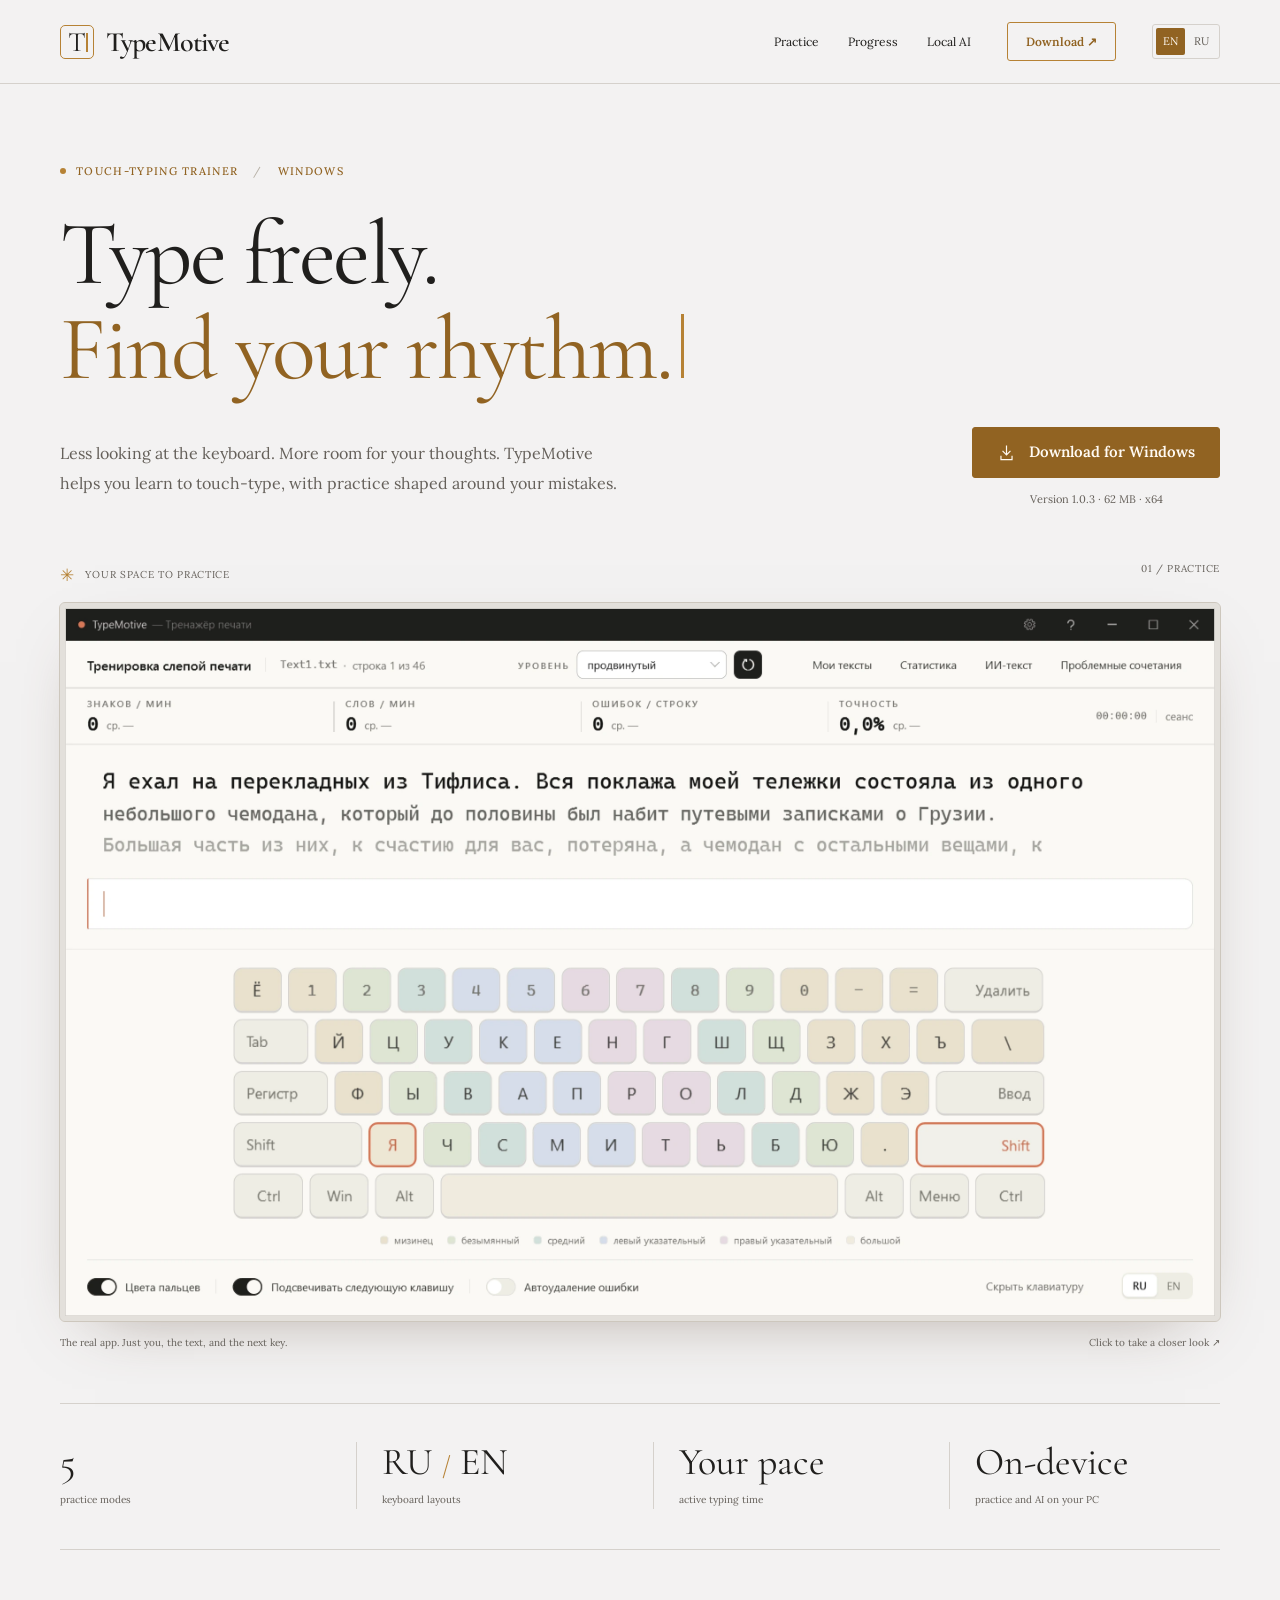
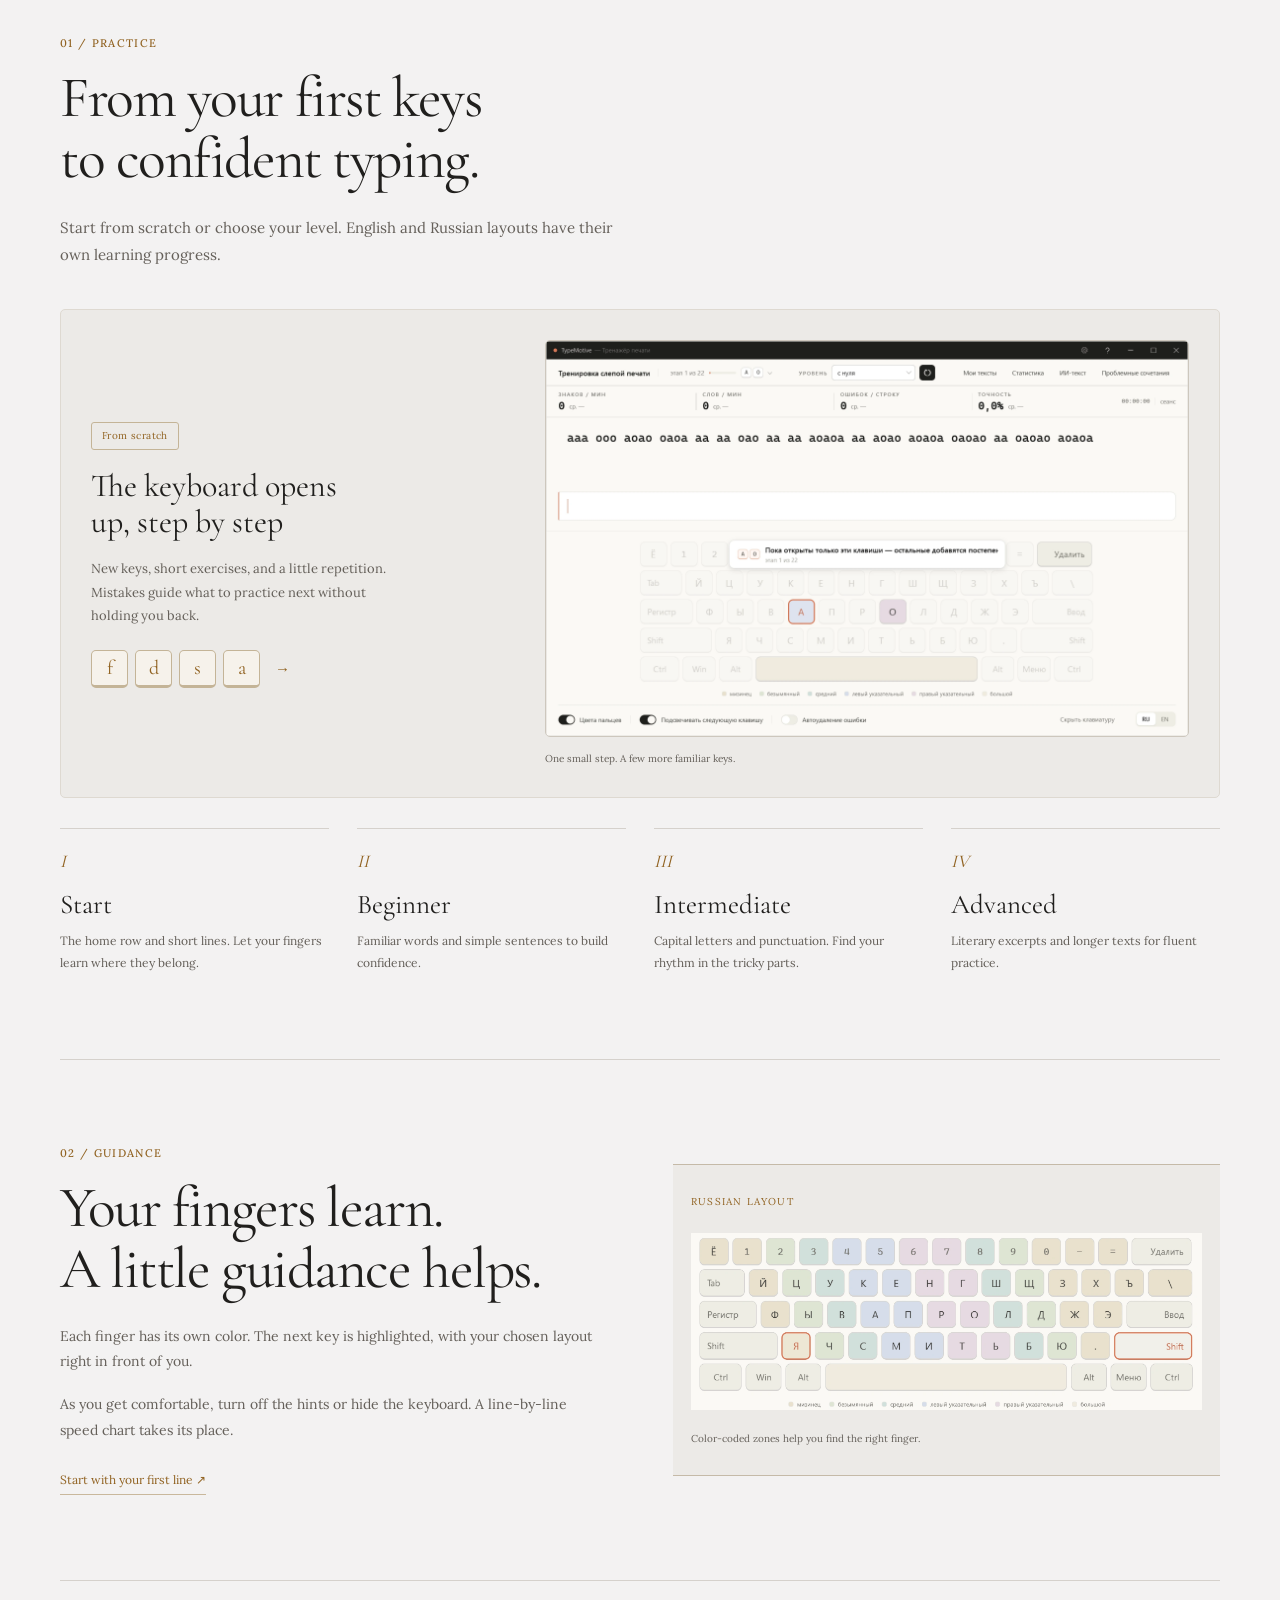
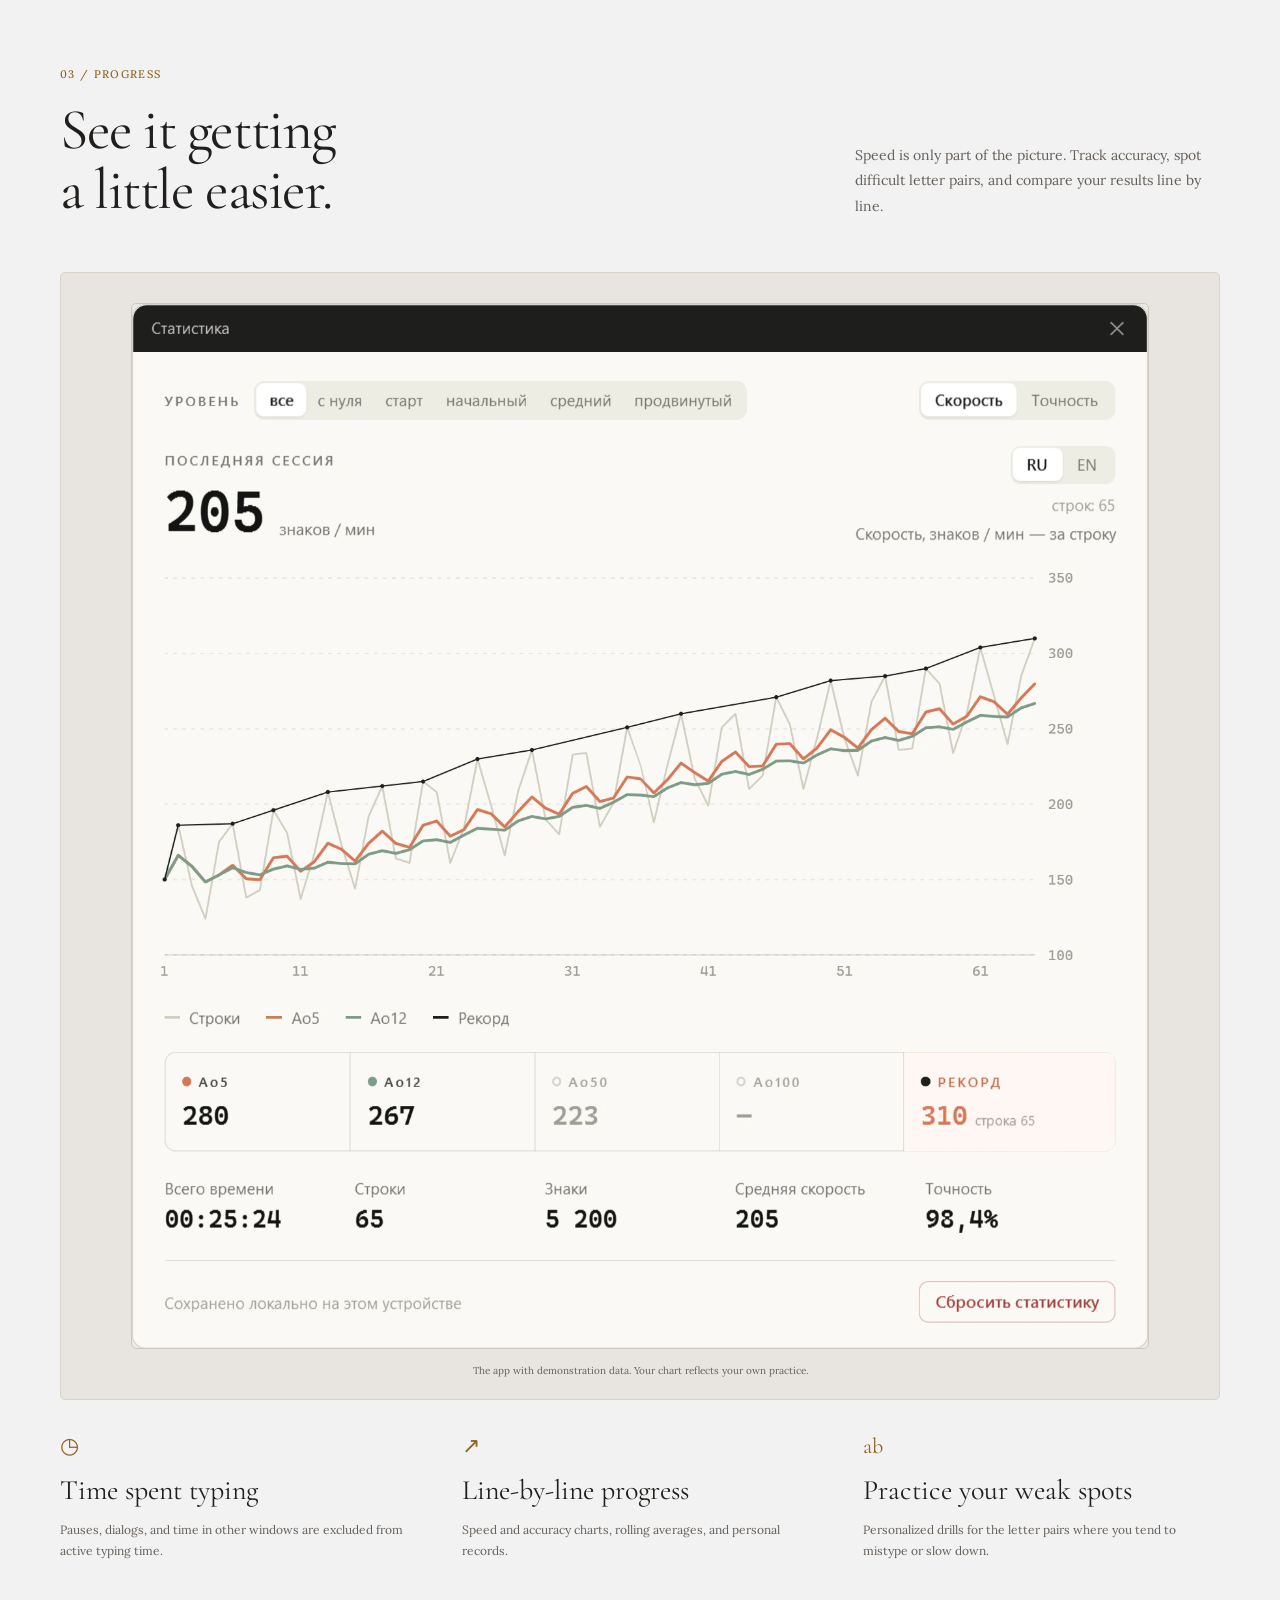
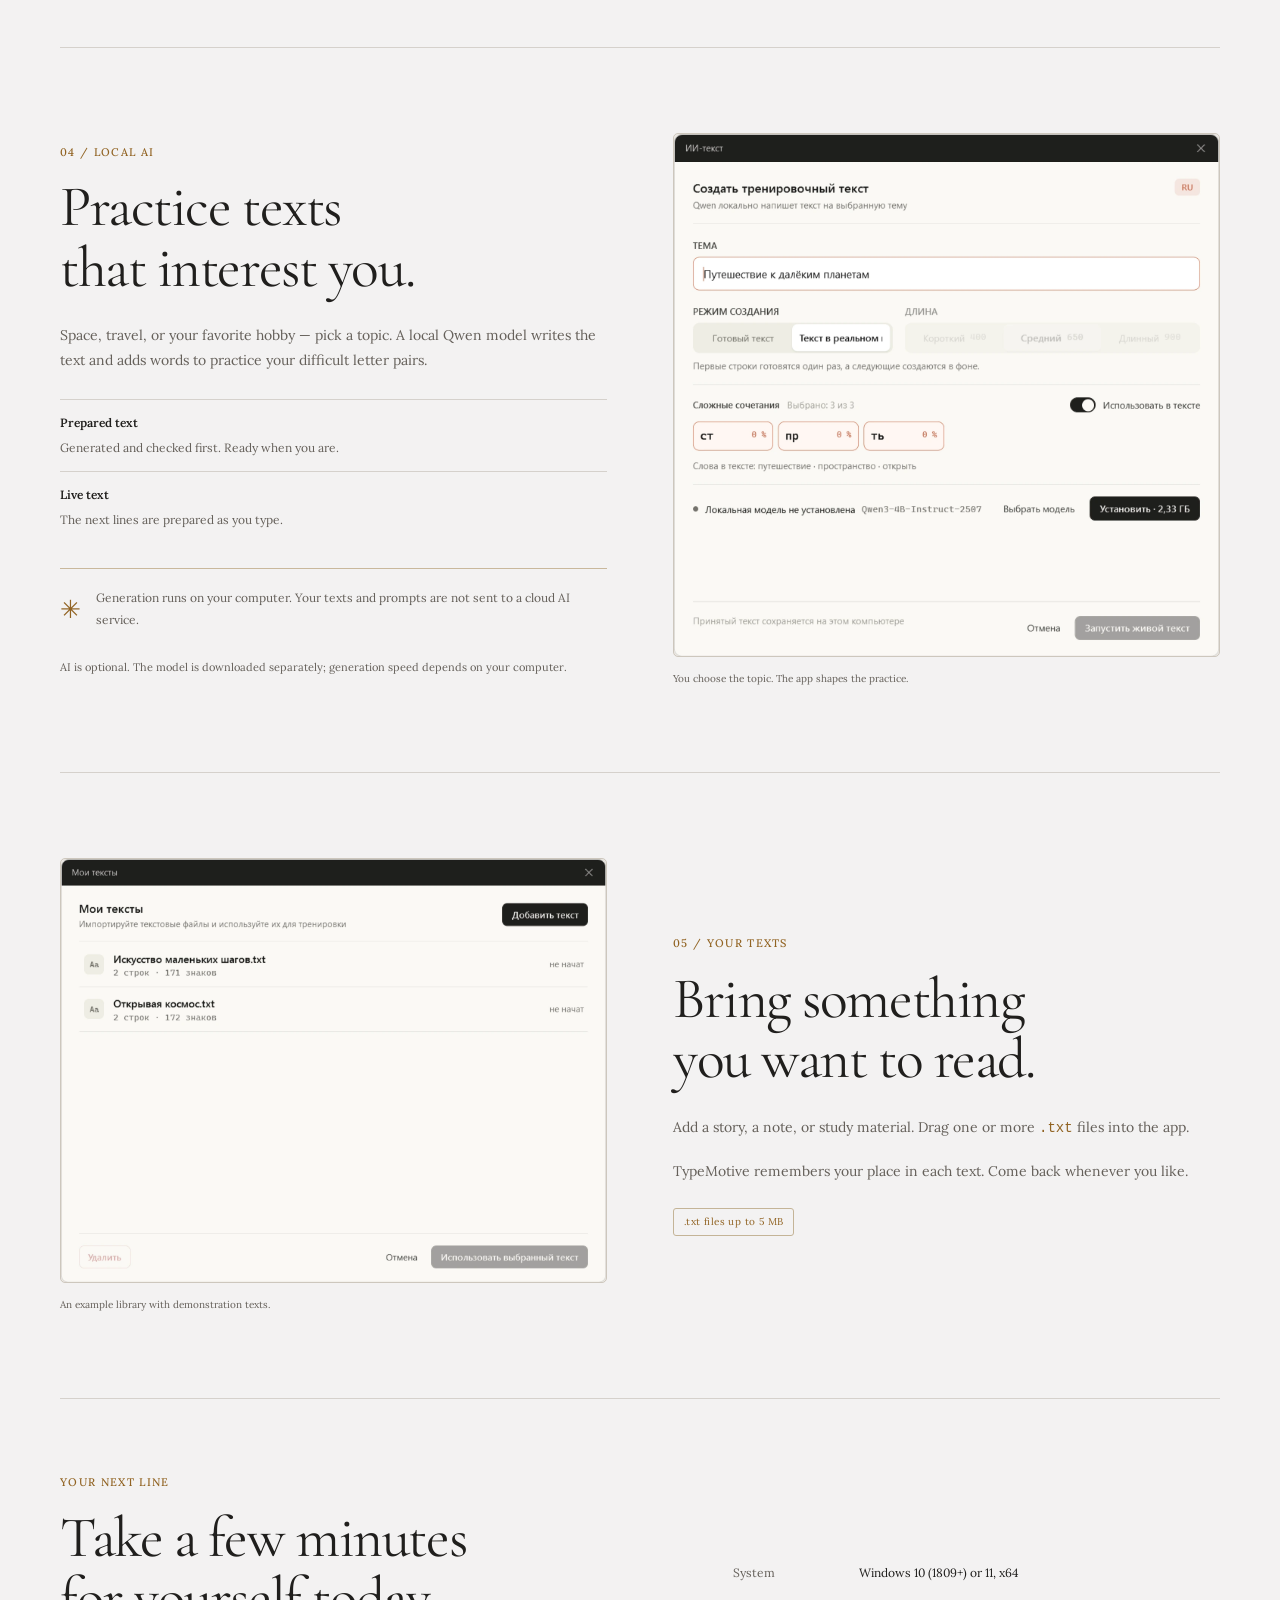
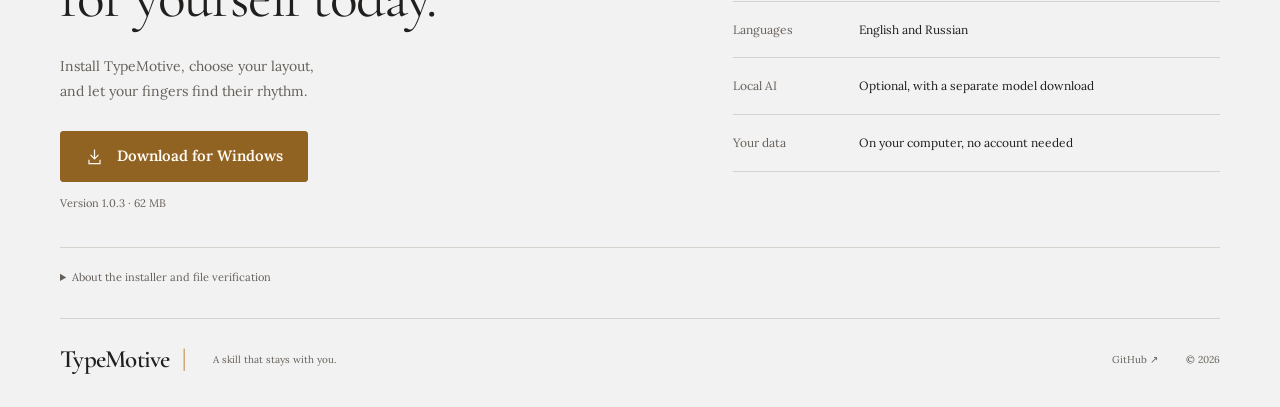
==== commit bfe31ef5: "Make English the default site language and add Russian switch" ====
--- a/site/index.html
+++ b/site/index.html
@@ -1,11 +1,11 @@
-<!doctype html><html lang="ru"><head><meta charset="utf-8"><meta name="viewport" content="width=device-width, initial-scale=1"><title>TypeMotive — печатайте свободно, в своём ритме</title><meta name="description" content="Тренажёр слепой печати для Windows: русский и английский, обучение с нуля, статистика и персональные тексты с локальным ИИ. Скачайте TypeMotive."><meta name="theme-color" content="#f3f2f2"><meta property="og:type" content="website"><meta property="og:title" content="TypeMotive — печатайте свободно"><meta property="og:description" content="Слепая печать с вниманием к вашим ошибкам. Для Windows, на русском и английском."><meta property="og:url" content="https://mole88.github.io/TypeMotive/"><meta property="og:image" content="https://mole88.github.io/TypeMotive/assets/screenshots/practice.png"><link rel="canonical" href="https://mole88.github.io/TypeMotive/"><link rel="icon" href="./assets/typemotive.ico"><link rel="stylesheet" href="./fonts.css"><link rel="stylesheet" href="./styles.css"><script src="./app.js" defer></script></head>
-<body id="top"><a class="skip" href="#main">Перейти к содержанию</a><header><nav class="wrap nav" aria-label="Основная навигация"><a class="brand" href="#top"><span class="mark" aria-hidden="true">T<i></i></span>TypeMotive</a><div class="nav-links"><a href="#practice">Обучение</a><a href="#progress">Прогресс</a><a href="#ai">Локальный ИИ</a></div><a class="button small-button" href="#download">Скачать ↗</a></nav></header>
-<main id="main" class="wrap"><section class="hero" aria-labelledby="hero-title"><p class="eyebrow"><span class="dot"></span>Тренажёр слепой печати <span class="separator">/</span> Windows</p><h1 id="hero-title">Печатайте свободно.<br><span>В своём ритме.</span><i class="caret" aria-hidden="true"></i></h1><div class="hero-bottom"><p class="hero-description">Меньше взглядов на клавиатуру. Больше внимания мыслям. TypeMotive помогает освоить слепую печать и подбирает практику с учётом ваших ошибок.</p><div class="hero-actions"><a class="button primary" data-download-link href="./download/TypeMotive-Setup-win-x64.exe" download><svg viewBox="0 0 24 24" aria-hidden="true"><path d="M12 3v12m-5-5 5 5 5-5M5 16v5h14v-5"/></svg>Скачать для Windows</a><p class="small">Версия <span data-release-version>1.0.3</span> · <span data-release-size>62 МБ</span> · x64</p></div></div><div class="figure-heading"><span><b aria-hidden="true">✳</b> Ваше место для практики</span><span>01 / Тренировка</span></div><figure class="hero-shot"><a class="screenshot" href="./assets/screenshots/practice.png" data-lightbox><img src="./assets/screenshots/practice.webp" width="2600" height="1600" alt="Окно TypeMotive: выбор уровня, показатели печати, тренировочный текст и клавиатура с цветами пальцев" fetchpriority="high"></a><figcaption>Настоящий интерфейс. Только вы, текст и следующая клавиша. <span>Нажмите, чтобы рассмотреть ↗</span></figcaption></figure></section>
-<div class="facts" aria-label="Коротко о приложении"><div><strong>5</strong><span>режимов обучения</span></div><div><strong>RU <em>/</em> EN</strong><span>две раскладки</span></div><div><strong>Ваш темп</strong><span>учёт активного времени</span></div><div><strong>Локально</strong><span>практика и ИИ на вашем ПК</span></div></div>
-<section class="section" id="practice"><div class="section-heading"><p class="eyebrow">01 / Обучение</p><h2>От первых клавиш<br>до уверенной печати.</h2><p>Начните с нуля или выберите свой уровень. Русская и английская раскладки осваиваются независимо.</p></div><div class="scratch-layout"><div><span class="pill">С нуля</span><h3>Клавиатура открывается постепенно</h3><p>Новые клавиши, короткие упражнения и закрепление. Ошибки помогают выбрать, что повторить, и не мешают двигаться дальше.</p><div class="keycaps" aria-hidden="true"><kbd>ф</kbd><kbd>ы</kbd><kbd>в</kbd><kbd>а</kbd><span>→</span></div></div><figure class=""><a class="screenshot" href="./assets/screenshots/scratch.png" data-lightbox><img src="./assets/screenshots/scratch.webp" width="2600" height="1600" alt="Режим «С нуля»: упражнение на первые клавиши и подсветка на экранной клавиатуре" loading="lazy"></a><figcaption>Небольшой шаг. Ещё несколько знакомых клавиш.</figcaption></figure></div><ol class="levels"><li><span>I</span><h3>Старт</h3><p>Основной ряд и короткие строки. Пусть пальцы запомнят своё место.</p></li><li><span>II</span><h3>Начальный</h3><p>Знакомые слова и простые предложения для уверенного набора.</p></li><li><span>III</span><h3>Средний</h3><p>Заглавные буквы и пунктуация. Находим ритм в сложных местах.</p></li><li><span>IV</span><h3>Продвинутый</h3><p>Литературные отрывки и длинные тексты для свободной практики.</p></li></ol></section>
-<section class="section split" id="keyboard"><div><p class="eyebrow">02 / Подсказки</p><h2>Пальцы запомнят.<br>Подсказки помогут.</h2><p>Каждому пальцу — свой цвет. Следующая клавиша выделена, а нужная раскладка всегда перед глазами.</p><p>Когда освоитесь, отключите подсказки или спрячьте клавиатуру. На её месте появится график скорости по строкам.</p><a class="text-link" href="#download">Начать с первой строки ↗</a></div><figure class="keyboard-plate"><span class="figure-label">РУССКАЯ РАСКЛАДКА</span><img src="./assets/screenshots/keyboard.webp" width="1900" height="655" alt="Фрагмент интерфейса: русская клавиатура с цветовой разметкой зон для пальцев" loading="lazy"><figcaption>Цветовые зоны помогают найти правильный палец.</figcaption></figure></section>
-<section class="section" id="progress"><div class="heading-row"><div><p class="eyebrow">03 / Прогресс</p><h2>Замечайте, как<br>становится легче.</h2></div><p>Скорость — лишь часть картины. Следите за точностью, находите трудные сочетания букв и сравнивайте результаты по строкам.</p></div><figure class="wide-plate"><a class="screenshot" href="./assets/screenshots/statistics.png" data-lightbox><img src="./assets/screenshots/statistics.webp" width="1560" height="1604" alt="Окно статистики TypeMotive с графиком скорости, средними значениями, рекордами и итогами тренировок" loading="lazy"></a><figcaption>Окно приложения с демонстрационными данными. Ваш график строится по вашей практике.</figcaption></figure><div class="progress-notes"><article><span aria-hidden="true">◷</span><h3>Время за печатью</h3><p>Паузы, диалоги и переключение окон исключаются из активного времени.</p></article><article><span aria-hidden="true">↗</span><h3>Прогресс по строкам</h3><p>Графики скорости и точности, средние значения и личные рекорды.</p></article><article><span aria-hidden="true">аб</span><h3>Работа над ошибками</h3><p>Персональные упражнения на пары букв, в которых вы чаще ошибаетесь или замедляетесь.</p></article></div></section>
-<section class="section split" id="ai"><div><p class="eyebrow">04 / Локальный ИИ</p><h2>Тексты, которые<br>интересны вам.</h2><p>Космос, путешествия или любимое хобби — задайте тему. Локальная модель Qwen подготовит текст и добавит слова для отработки сложных сочетаний.</p><ul class="plain-list"><li><strong>Готовый текст</strong><span>Сначала генерация и проверка, затем практика.</span></li><li><strong>Живой текст</strong><span>Следующие строки готовятся, пока вы печатаете.</span></li></ul><div class="local-note"><span aria-hidden="true">✳</span><p>Генерация выполняется на вашем компьютере. Тексты и запросы не отправляются в облачный ИИ-сервис.</p></div><p class="small">ИИ необязателен. Модель загружается отдельно; скорость генерации зависит от компьютера.</p></div><figure class=""><a class="screenshot" href="./assets/screenshots/ai.png" data-lightbox><img src="./assets/screenshots/ai.webp" width="1440" height="1380" alt="Диалог локального ИИ: тема текста, режим генерации, длина и сочетания букв для тренировки" loading="lazy"></a><figcaption>Вы выбираете тему. Приложение подбирает практику.</figcaption></figure></section>
-<section class="section split texts-section" id="texts"><figure class=""><a class="screenshot" href="./assets/screenshots/texts.png" data-lightbox><img src="./assets/screenshots/texts.webp" width="1520" height="1180" alt="Окно «Мои тексты» со списком двух демонстрационных текстов и прогрессом" loading="lazy"></a><figcaption>Пример библиотеки с демонстрационными текстами.</figcaption></figure><div><p class="eyebrow">05 / Свои тексты</p><h2>Читайте то,<br>что хочется печатать.</h2><p>Добавьте рассказ, заметку или учебный материал. Перетащите один или несколько файлов <code>.txt</code> в окно приложения.</p><p>TypeMotive запоминает место в каждом тексте. Возвращайтесь к нему, когда захотите.</p><span class="pill">Файлы .txt до 5 МБ</span></div></section>
-<section class="download-section" id="download"><div><p class="eyebrow">Ваша следующая строка</p><h2>Начните с нескольких<br>минут сегодня.</h2><p>Установите TypeMotive, выберите раскладку<br> и позвольте пальцам найти свой ритм.</p><a class="button primary" data-download-link href="./download/TypeMotive-Setup-win-x64.exe" download><svg viewBox="0 0 24 24" aria-hidden="true"><path d="M12 3v12m-5-5 5 5 5-5M5 16v5h14v-5"/></svg>Скачать для Windows</a><p class="small">Версия <span data-release-version>1.0.3</span> · <span data-release-size>62 МБ</span> · .NET уже внутри</p></div><dl class="requirements"><div><dt>Система</dt><dd>Windows 10 (1809+) или 11, x64</dd></div><div><dt>Установка</dt><dd>Без прав администратора</dd></div><div><dt>Языки</dt><dd>Русский и английский</dd></div><div><dt>Локальный ИИ</dt><dd>По желанию, модель отдельно</dd></div><div><dt>Данные</dt><dd>На вашем компьютере, без аккаунта</dd></div></dl></section><div class="release-links"><a href="https://github.com/mole88/TypeMotive/releases/latest">Все файлы релиза ↗</a><a href="./download/SHA256SUMS.txt">Контрольная сумма SHA-256 ↗</a></div><details class="install-note"><summary>Об установщике и проверке файла</summary><p>Установщик пока не подписан цифровым сертификатом, поэтому Windows SmartScreen может показать предупреждение. Для проверки скачанного файла используйте контрольную сумму SHA-256:</p><code data-release-checksum>FC4A7CCAAE061BD794F0BB0A7C59C6197014DE6ADABE13E5D8FD0C8BCD093E9F</code></details></main>
-<footer class="footer wrap"><a class="brand" href="#top">TypeMotive<span aria-hidden="true">|</span></a><p>Навык, который остаётся с вами.</p><a href="https://github.com/mole88/TypeMotive">GitHub ↗</a><span>© <span data-current-year>2026</span></span></footer><dialog class="lightbox" aria-label="Увеличенный скриншот приложения"><button type="button" aria-label="Закрыть скриншот">Закрыть ×</button><img alt=""><p></p></dialog></body></html>+<!doctype html><html lang="en"><head><meta charset="utf-8"><meta name="viewport" content="width=device-width, initial-scale=1"><title>TypeMotive — type freely, find your rhythm</title><meta name="description" content="A touch-typing trainer for Windows. Learn from scratch, track your progress, and practice with personalized texts powered by local AI. Download TypeMotive."><meta name="theme-color" content="#f3f2f2"><meta property="og:type" content="website"><meta property="og:title" content="TypeMotive — type freely"><meta property="og:description" content="Touch-typing practice that learns from your mistakes. For Windows, with English and Russian layouts."><meta property="og:url" content="https://mole88.github.io/TypeMotive/"><meta property="og:image" content="https://mole88.github.io/TypeMotive/assets/screenshots/practice.png"><link rel="canonical" href="https://mole88.github.io/TypeMotive/"><link rel="icon" href="./assets/typemotive.ico"><link rel="stylesheet" href="./fonts.css"><link rel="stylesheet" href="./styles.css"><script src="./app.js" defer></script><link rel="alternate" hreflang="en" href="https://mole88.github.io/TypeMotive/"><link rel="alternate" hreflang="ru" href="https://mole88.github.io/TypeMotive/ru/"><link rel="alternate" hreflang="x-default" href="https://mole88.github.io/TypeMotive/"></head>
+<body id="top"><a class="skip" href="#main">Skip to content</a><header><nav class="wrap nav" aria-label="Main navigation"><a class="brand" href="#top"><span class="mark" aria-hidden="true">T<i></i></span>TypeMotive</a><div class="nav-links"><a href="#practice">Practice</a><a href="#progress">Progress</a><a href="#ai">Local AI</a></div><a class="button small-button" href="#download">Download ↗</a><div class="language-switch" role="group" aria-label="Website language"><a href="./" lang="en" hreflang="en" aria-current="page">EN</a><a href="./ru/" lang="ru" hreflang="ru">RU</a></div></nav></header>
+<main id="main" class="wrap"><section class="hero" aria-labelledby="hero-title"><p class="eyebrow"><span class="dot"></span>Touch-typing trainer <span class="separator">/</span> Windows</p><h1 id="hero-title">Type freely.<br><span>Find your rhythm.</span><i class="caret" aria-hidden="true"></i></h1><div class="hero-bottom"><p class="hero-description">Less looking at the keyboard. More room for your thoughts. TypeMotive helps you learn to touch-type, with practice shaped around your mistakes.</p><div class="hero-actions"><a class="button primary" data-download-link href="./download/TypeMotive-Setup-win-x64.exe" download><svg viewBox="0 0 24 24" aria-hidden="true"><path d="M12 3v12m-5-5 5 5 5-5M5 16v5h14v-5"/></svg>Download for Windows</a><p class="small">Version <span data-release-version>1.0.3</span> · <span data-release-size>62 MB</span> · x64</p></div></div><div class="figure-heading"><span><b aria-hidden="true">✳</b> Your space to practice</span><span>01 / Practice</span></div><figure class="hero-shot"><a class="screenshot" href="./assets/screenshots/practice.png" data-lightbox><img src="./assets/screenshots/practice.webp" width="2600" height="1600" alt="TypeMotive practice window in Russian: level selection, typing metrics, practice text, and a color-coded keyboard" fetchpriority="high"></a><figcaption>The real app. Just you, the text, and the next key. <span>Click to take a closer look ↗</span></figcaption></figure></section>
+<div class="facts" aria-label="At a glance"><div><strong>5</strong><span>practice modes</span></div><div><strong>RU <em>/</em> EN</strong><span>keyboard layouts</span></div><div><strong>Your pace</strong><span>active typing time</span></div><div><strong>On-device</strong><span>practice and AI on your PC</span></div></div>
+<section class="section" id="practice"><div class="section-heading"><p class="eyebrow">01 / Practice</p><h2>From your first keys<br>to confident typing.</h2><p>Start from scratch or choose your level. English and Russian layouts have their own learning progress.</p></div><div class="scratch-layout"><div><span class="pill">From scratch</span><h3>The keyboard opens up, step by step</h3><p>New keys, short exercises, and a little repetition. Mistakes guide what to practice next without holding you back.</p><div class="keycaps" aria-hidden="true"><kbd>f</kbd><kbd>d</kbd><kbd>s</kbd><kbd>a</kbd><span>→</span></div></div><figure class=""><a class="screenshot" href="./assets/screenshots/scratch.png" data-lightbox><img src="./assets/screenshots/scratch.webp" width="2600" height="1600" alt="From-scratch mode in Russian: an exercise for the first keys with on-screen keyboard guidance" loading="lazy"></a><figcaption>One small step. A few more familiar keys.</figcaption></figure></div><ol class="levels"><li><span>I</span><h3>Start</h3><p>The home row and short lines. Let your fingers learn where they belong.</p></li><li><span>II</span><h3>Beginner</h3><p>Familiar words and simple sentences to build confidence.</p></li><li><span>III</span><h3>Intermediate</h3><p>Capital letters and punctuation. Find your rhythm in the tricky parts.</p></li><li><span>IV</span><h3>Advanced</h3><p>Literary excerpts and longer texts for fluent practice.</p></li></ol></section>
+<section class="section split" id="keyboard"><div><p class="eyebrow">02 / Guidance</p><h2>Your fingers learn.<br>A little guidance helps.</h2><p>Each finger has its own color. The next key is highlighted, with your chosen layout right in front of you.</p><p>As you get comfortable, turn off the hints or hide the keyboard. A line-by-line speed chart takes its place.</p><a class="text-link" href="#download">Start with your first line ↗</a></div><figure class="keyboard-plate"><span class="figure-label">RUSSIAN LAYOUT</span><img src="./assets/screenshots/keyboard.webp" width="1900" height="655" alt="App detail: the Russian keyboard with color-coded finger zones" loading="lazy"><figcaption>Color-coded zones help you find the right finger.</figcaption></figure></section>
+<section class="section" id="progress"><div class="heading-row"><div><p class="eyebrow">03 / Progress</p><h2>See it getting<br>a little easier.</h2></div><p>Speed is only part of the picture. Track accuracy, spot difficult letter pairs, and compare your results line by line.</p></div><figure class="wide-plate"><a class="screenshot" href="./assets/screenshots/statistics.png" data-lightbox><img src="./assets/screenshots/statistics.webp" width="1560" height="1604" alt="TypeMotive statistics window in Russian, showing speed, averages, records, and practice totals" loading="lazy"></a><figcaption>The app with demonstration data. Your chart reflects your own practice.</figcaption></figure><div class="progress-notes"><article><span aria-hidden="true">◷</span><h3>Time spent typing</h3><p>Pauses, dialogs, and time in other windows are excluded from active typing time.</p></article><article><span aria-hidden="true">↗</span><h3>Line-by-line progress</h3><p>Speed and accuracy charts, rolling averages, and personal records.</p></article><article><span aria-hidden="true">ab</span><h3>Practice your weak spots</h3><p>Personalized drills for the letter pairs where you tend to mistype or slow down.</p></article></div></section>
+<section class="section split" id="ai"><div><p class="eyebrow">04 / Local AI</p><h2>Practice texts<br>that interest you.</h2><p>Space, travel, or your favorite hobby — pick a topic. A local Qwen model writes the text and adds words to practice your difficult letter pairs.</p><ul class="plain-list"><li><strong>Prepared text</strong><span>Generated and checked first. Ready when you are.</span></li><li><strong>Live text</strong><span>The next lines are prepared as you type.</span></li></ul><div class="local-note"><span aria-hidden="true">✳</span><p>Generation runs on your computer. Your texts and prompts are not sent to a cloud AI service.</p></div><p class="small">AI is optional. The model is downloaded separately; generation speed depends on your computer.</p></div><figure class=""><a class="screenshot" href="./assets/screenshots/ai.png" data-lightbox><img src="./assets/screenshots/ai.webp" width="1440" height="1380" alt="Local AI dialog in Russian: topic, generation mode, text length, and letter pairs to practice" loading="lazy"></a><figcaption>You choose the topic. The app shapes the practice.</figcaption></figure></section>
+<section class="section split texts-section" id="texts"><figure class=""><a class="screenshot" href="./assets/screenshots/texts.png" data-lightbox><img src="./assets/screenshots/texts.webp" width="1520" height="1180" alt="My texts window in Russian, showing two sample texts and their progress" loading="lazy"></a><figcaption>An example library with demonstration texts.</figcaption></figure><div><p class="eyebrow">05 / Your texts</p><h2>Bring something<br>you want to read.</h2><p>Add a story, a note, or study material. Drag one or more <code>.txt</code> files into the app.</p><p>TypeMotive remembers your place in each text. Come back whenever you like.</p><span class="pill">.txt files up to 5 MB</span></div></section>
+<section class="download-section" id="download"><div><p class="eyebrow">Your next line</p><h2>Take a few minutes<br>for yourself today.</h2><p>Install TypeMotive, choose your layout,<br> and let your fingers find their rhythm.</p><a class="button primary" data-download-link href="./download/TypeMotive-Setup-win-x64.exe" download><svg viewBox="0 0 24 24" aria-hidden="true"><path d="M12 3v12m-5-5 5 5 5-5M5 16v5h14v-5"/></svg>Download for Windows</a><p class="small">Version <span data-release-version>1.0.3</span> · <span data-release-size>62 MB</span></p></div><dl class="requirements"><div><dt>System</dt><dd>Windows 10 (1809+) or 11, x64</dd></div><div><dt>Languages</dt><dd>English and Russian</dd></div><div><dt>Local AI</dt><dd>Optional, with a separate model download</dd></div><div><dt>Your data</dt><dd>On your computer, no account needed</dd></div></dl></section><details class="install-note"><summary>About the installer and file verification</summary><p>The installer is not yet digitally signed, so Windows SmartScreen may display a warning. You can verify the downloaded file with this SHA-256 checksum:</p><code data-release-checksum>FC4A7CCAAE061BD794F0BB0A7C59C6197014DE6ADABE13E5D8FD0C8BCD093E9F</code></details></main>
+<footer class="footer wrap"><a class="brand" href="#top">TypeMotive<span aria-hidden="true">|</span></a><p>A skill that stays with you.</p><a href="https://github.com/mole88/TypeMotive">GitHub ↗</a><span>© <span data-current-year>2026</span></span></footer><dialog class="lightbox" aria-label="Enlarged application screenshot"><button type="button" aria-label="Close screenshot">Close ×</button><img alt=""><p></p></dialog></body></html>
--- a/site/styles.css
+++ b/site/styles.css
@@ -203,3 +203,8 @@
 @media(prefers-reduced-motion:reduce){html{scroll-behavior:auto}
 *{transition:none!important}
 }
+.language-switch{display:flex;align-items:center;gap:2px;border:1px solid var(--line);border-radius:3px;padding:3px;flex-shrink:0;font:11px/1.5 var(--body)}
+.language-switch a{padding:5px 7px;color:var(--muted);border-radius:2px}
+.language-switch a[aria-current="page"]{background:var(--gold);color:#fffaf3}
+.language-switch a:hover:not([aria-current="page"]){background:var(--surface);color:var(--gold)}
+@media(max-width:700px){.nav>.small-button{display:none}.language-switch a{padding:6px 9px}}
